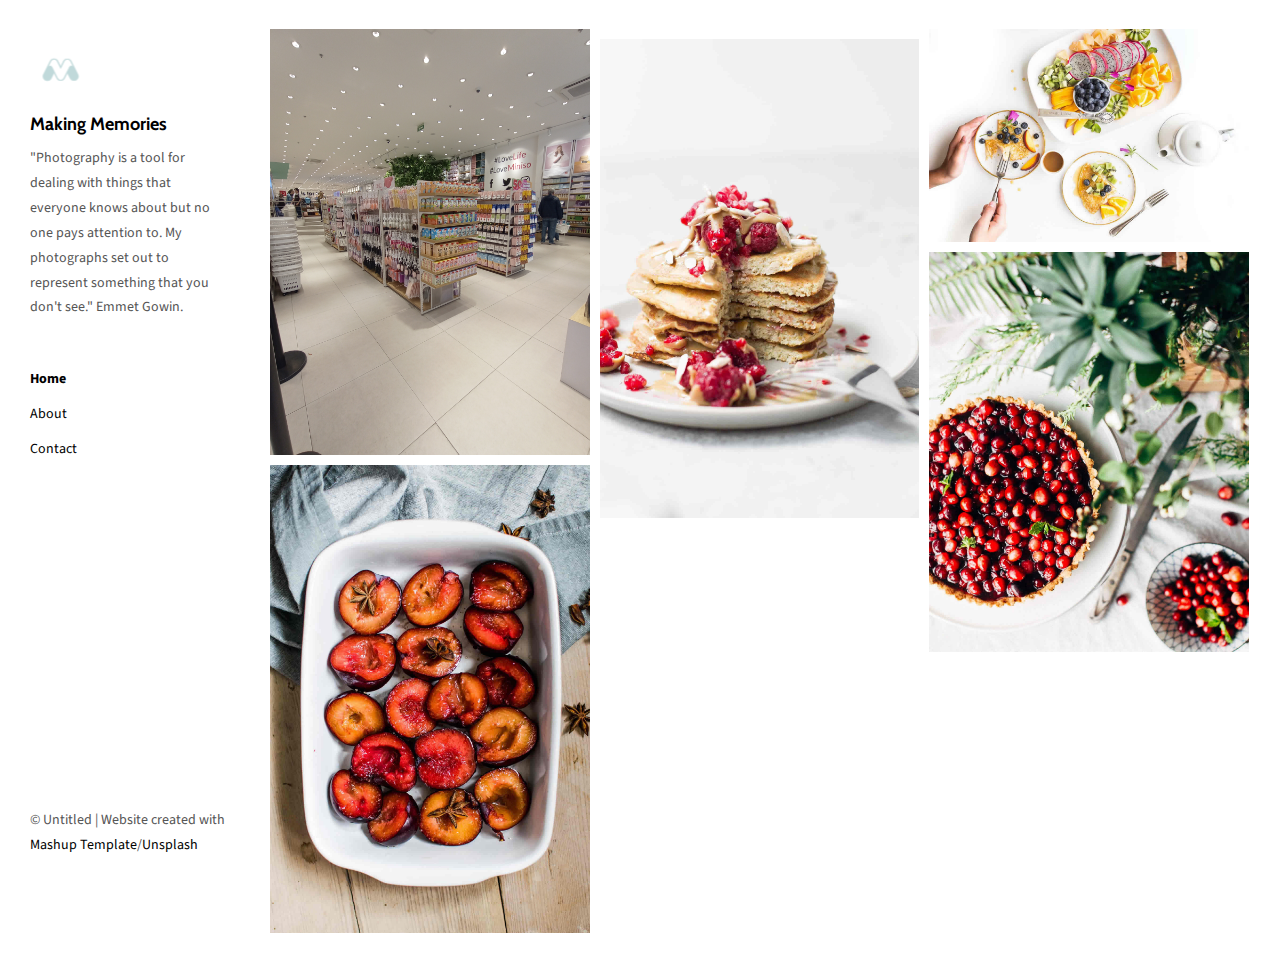
==== index.html @ a37b47dd "Update index.html" ====
<!DOCTYPE html>
<html lang="en">

<head>
  <meta charset="UTF-8">
  <meta content="IE=edge" http-equiv="X-UA-Compatible">
  <meta content="width=device-width,initial-scale=1" name="viewport">
  <meta content="Page description" name="description">
  <meta name="google" content="notranslate" />
  <meta content="Mashup templates have been developped by Orson.io team" name="author">

  <!-- Disable tap highlight on IE -->
  <meta name="msapplication-tap-highlight" content="no">
  
  <link href="./assets/apple-icon-180x180.png" rel="apple-touch-icon">
  <link href="./assets/favicon.ico" rel="icon">



  <title>Making Memories</title>  

<link href="./main.82cfd66e.css" rel="stylesheet"></head>

<body>

<!-- Add your content of header -->
<header class="">
  <div class="navbar navbar-default visible-xs">
    <button type="button" class="navbar-toggle collapsed">
      <span class="sr-only">Toggle navigation</span>
      <span class="icon-bar"></span>
      <span class="icon-bar"></span>
      <span class="icon-bar"></span>
    </button>
    <a href="./index.html" class="navbar-brand">Making Memories</a>
  </div>

  <nav class="sidebar">
    <div class="navbar-collapse" id="navbar-collapse">
      <div class="site-header hidden-xs">
          <a class="site-brand" href="./index.html" title="">
            <img class="img-responsive site-logo" alt="" src="./assets/images/Icon.png">
            Making Memories
          </a>
          <p>
              "Photography is a tool for dealing with things that everyone knows about but no one pays attention to. My photographs set out to represent something that you don't see."
              Emmet Gowin.
          </p>
      </div>
      <ul class="nav">
        <li><a href="./index.html" title="">Home</a></li>
        <li><a href="./about.html" title="">About</a></li>
        <li><a href="./contact.html" title="">Contact</a></li>


      </ul>

      <nav class="nav-footer">
        <p class="nav-footer-social-buttons">
        
        </p>
        <p>© Untitled | Website created with <a href="http://www.mashup-template.com/" title="Create website with free html template">Mashup Template</a>/<a href="https://www.unsplash.com/" title="Beautiful Free Images">Unsplash</a></p>
      </nav>  
    </div> 
  </nav>
</header>
<main class="" id="main-collapse">

<!-- Add your site or app content here -->
 
<div class="hero-full-wrapper">
  <div class="grid">
  <div class="gutter-sizer"></div>
    <div class="grid-sizer"></div>
    
    <div class="grid-item">
      <img class="img-responsive" alt="" src="./assets/images/firstimage.jpg">
      <a href="./project.html" class="project-description">
        <div class="project-text-holder">
          <div class="project-text-inner">
            <h3>Miniso</h3>
            <p>Parque de la 93</p>
          </div>
        </div>
      </a>
    </div>

    
    <div class="grid-item">
      <img class="img-responsive" alt="" src="./assets/images/secondimg.jpg">
      <a href="./project.html" class="project-description">
        <div class="project-text-holder">
          <div class="project-text-inner">
            <h3>Monserrate</h3>
            <p>Located in the Eastern Hills of Bogotá</p>
          </div>
        </div>
      </a>
    </div>

    <div class="grid-item">
      <img class="img-responsive" alt="" src="./assets/images/img-13.jpg">
      <a href="./project.html" class="project-description">
        <div class="project-text-holder">
          <div class="project-text-inner">
            <h3>Vivamus vestibulum</h3>
            <p>Discover more</p>
          </div>
        </div>
      </a>
    </div>
    <div class="grid-item">
      <img class="img-responsive" alt="" src="./assets/images/img-04.jpg">
      <a href="./project.html" class="project-description">
        <div class="project-text-holder">
          <div class="project-text-inner">
            <h3>Vivamus vestibulum</h3>
            <p>Discover more</p>
          </div>
        </div>
      </a>
    </div>
    
    <div class="grid-item">
      <img class="img-responsive" alt="" src="./assets/images/img-07.jpg">
      <a href="./project.html" class="project-description">
        <div class="project-text-holder">
          <div class="project-text-inner">
            <h3>Vivamus vestibulum</h3>
            <p>Discover more</p>
          </div>
        </div>
      </a>
    </div>

    <div class="grid-item">
      <img class="img-responsive" alt="" src="./assets/images/img-11.jpg">
      <a href="./project.html" class="project-description">
        <div class="project-text-holder">
          <div class="project-text-inner">
            <h3>Vivamus vestibulum</h3>
            <p>Discover more</p>
          </div>
        </div>
      </a>
    </div>
    
  </div>
</div>


<script>
  document.addEventListener("DOMContentLoaded", function (event) {
     masonryBuild();
  });
</script>

</main>

<script>
document.addEventListener("DOMContentLoaded", function (event) {
  navbarToggleSidebar();
  navActivePage();
});
</script>

<!-- Google Analytics: change UA-XXXXX-X to be your site's ID 

<script>
  (function (i, s, o, g, r, a, m) {
    i['GoogleAnalyticsObject'] = r; i[r] = i[r] || function () {
      (i[r].q = i[r].q || []).push(arguments)
    }, i[r].l = 1 * new Date(); a = s.createElement(o),
      m = s.getElementsByTagName(o)[0]; a.async = 1; a.src = g; m.parentNode.insertBefore(a, m)
  })(window, document, 'script', '//www.google-analytics.com/analytics.js', 'ga');
  ga('create', 'UA-XXXXX-X', 'auto');
  ga('send', 'pageview');
</script>

--><script type="text/javascript" src="./main.85741bff.js"></script></body>

</html>
---- main.82cfd66e.css ----
@import url(https://fonts.googleapis.com/css?family=Cabin:400,700|Source+Sans+Pro:400,700);@import url(https://maxcdn.bootstrapcdn.com/font-awesome/4.7.0/css/font-awesome.min.css);/*!
 * Bootstrap v3.3.7 (http://getbootstrap.com)
 * Copyright 2011-2016 Twitter, Inc.
 * Licensed under MIT (https://github.com/twbs/bootstrap/blob/master/LICENSE)
 */
/*! normalize.css v3.0.3 | MIT License | github.com/necolas/normalize.css */html{font-family:sans-serif;-ms-text-size-adjust:100%;-webkit-text-size-adjust:100%}body{margin:0}article,aside,details,figcaption,figure,footer,header,hgroup,main,menu,nav,section,summary{display:block}audio,canvas,progress,video{display:inline-block;vertical-align:baseline}audio:not([controls]){display:none;height:0}[hidden],template{display:none}a{background-color:transparent}a:active,a:hover{outline:0}abbr[title]{border-bottom:1px dotted}b,strong{font-weight:700}dfn{font-style:italic}h1{font-size:2em;margin:.67em 0}mark{background:#ff0;color:#000}small{font-size:80%}sub,sup{font-size:75%;line-height:0;position:relative;vertical-align:baseline}sup{top:-.5em}sub{bottom:-.25em}img{border:0}svg:not(:root){overflow:hidden}figure{margin:1em 40px}hr{box-sizing:content-box;height:0}pre{overflow:auto}code,kbd,pre,samp{font-family:monospace,monospace;font-size:1em}button,input,optgroup,select,textarea{color:inherit;font:inherit;margin:0}button{overflow:visible}button,select{text-transform:none}button,html input[type=button],input[type=reset],input[type=submit]{-webkit-appearance:button;cursor:pointer}button[disabled],html input[disabled]{cursor:default}button::-moz-focus-inner,input::-moz-focus-inner{border:0;padding:0}input{line-height:normal}input[type=checkbox],input[type=radio]{box-sizing:border-box;padding:0}input[type=number]::-webkit-inner-spin-button,input[type=number]::-webkit-outer-spin-button{height:auto}input[type=search]{-webkit-appearance:textfield;box-sizing:content-box}input[type=search]::-webkit-search-cancel-button,input[type=search]::-webkit-search-decoration{-webkit-appearance:none}fieldset{border:1px solid silver;margin:0 2px;padding:.35em .625em .75em}textarea{overflow:auto}optgroup{font-weight:700}table{border-collapse:collapse;border-spacing:0}td,th{padding:0}

/*! Source: https://github.com/h5bp/html5-boilerplate/blob/master/src/css/main.css */@media print{*,:after,:before{background:transparent!important;color:#000!important;box-shadow:none!important;text-shadow:none!important}a,a:visited{text-decoration:underline}a[href]:after{content:" (" attr(href) ")"}abbr[title]:after{content:" (" attr(title) ")"}a[href^="#"]:after,a[href^="javascript:"]:after{content:""}blockquote,pre{border:1px solid #999;page-break-inside:avoid}thead{display:table-header-group}img,tr{page-break-inside:avoid}img{max-width:100%!important}h2,h3,p{orphans:3;widows:3}h2,h3{page-break-after:avoid}.navbar{display:none}.btn>.caret,.dropup>.btn>.caret{border-top-color:#000!important}.label{border:1px solid #000}.table{border-collapse:collapse!important}.table td,.table th{background-color:#fff!important}.table-bordered td,.table-bordered th{border:1px solid #ddd!important}}*,:after,:before{-webkit-box-sizing:border-box;-moz-box-sizing:border-box;box-sizing:border-box}html{font-size:10px;-webkit-tap-highlight-color:transparent}body{font-family:Source Sans Pro,Helvetica,Arial,sans-serif;font-size:14px;line-height:1.78;color:#555;background-color:#fff}button,input,select,textarea{font-family:inherit;font-size:inherit;line-height:inherit}a{color:#ff6360;text-decoration:none}a:focus,a:hover{color:#ff1814;text-decoration:underline}a:focus{outline:5px auto -webkit-focus-ring-color;outline-offset:-2px}figure{margin:0}img{vertical-align:middle}.img-responsive{display:block;max-width:100%;height:auto}.img-rounded{border-radius:2px}.img-thumbnail{padding:4px;line-height:1.78;background-color:#fff;border:1px solid #ddd;border-radius:2px;-webkit-transition:all .2s ease-in-out;-o-transition:all .2s ease-in-out;transition:all .2s ease-in-out;display:inline-block;max-width:100%;height:auto}.img-circle{border-radius:50%}hr{margin-top:24px;margin-bottom:24px;border:0;border-top:1px solid #eee}.sr-only{position:absolute;width:1px;height:1px;margin:-1px;padding:0;overflow:hidden;clip:rect(0,0,0,0);border:0}.sr-only-focusable:active,.sr-only-focusable:focus{position:static;width:auto;height:auto;margin:0;overflow:visible;clip:auto}[role=button]{cursor:pointer}.h1,.h2,.h3,.h4,.h5,.h6,h1,h2,h3,h4,h5,h6{font-family:Cabin,Helvetica,Arial,sans-serif;font-weight:700;line-height:1.1;color:#000}.h1 .small,.h1 small,.h2 .small,.h2 small,.h3 .small,.h3 small,.h4 .small,.h4 small,.h5 .small,.h5 small,.h6 .small,.h6 small,h1 .small,h1 small,h2 .small,h2 small,h3 .small,h3 small,h4 .small,h4 small,h5 .small,h5 small,h6 .small,h6 small{font-weight:400;line-height:1;color:#777}.h1,.h2,.h3,h1,h2,h3{margin-top:24px;margin-bottom:12px}.h1 .small,.h1 small,.h2 .small,.h2 small,.h3 .small,.h3 small,h1 .small,h1 small,h2 .small,h2 small,h3 .small,h3 small{font-size:65%}.h4,.h5,.h6,h4,h5,h6{margin-top:12px;margin-bottom:12px}.h4 .small,.h4 small,.h5 .small,.h5 small,.h6 .small,.h6 small,h4 .small,h4 small,h5 .small,h5 small,h6 .small,h6 small{font-size:75%}.h1,h1{font-size:44px}.h2,h2{font-size:33px}.h3,h3{font-size:25px}.h4,h4{font-size:19px}.h5,h5{font-size:14px}.h6,h6{font-size:12px}p{margin:0 0 12px}.lead{margin-bottom:24px;font-size:16px;font-weight:300;line-height:1.4}@media (min-width:768px){.lead{font-size:21px}}.small,small{font-size:85%}.mark,mark{background-color:#fcf8e3;padding:.2em}.text-left{text-align:left}.text-right{text-align:right}.text-center{text-align:center}.text-justify{text-align:justify}.text-nowrap{white-space:nowrap}.text-lowercase{text-transform:lowercase}.initialism,.text-uppercase{text-transform:uppercase}.text-capitalize{text-transform:capitalize}.text-muted{color:#777}.text-primary{color:#ff6360}a.text-primary:focus,a.text-primary:hover{color:#ff312d}.text-success{color:#fff}a.text-success:focus,a.text-success:hover{color:#e6e6e6}.text-info{color:#31708f}a.text-info:focus,a.text-info:hover{color:#245269}.text-warning{color:#8a6d3b}a.text-warning:focus,a.text-warning:hover{color:#66512c}.text-danger{color:#fff}a.text-danger:focus,a.text-danger:hover{color:#e6e6e6}.bg-primary{color:#fff;background-color:#ff6360}a.bg-primary:focus,a.bg-primary:hover{background-color:#ff312d}.bg-success{background-color:#57ce6e}a.bg-success:focus,a.bg-success:hover{background-color:#37bb50}.bg-info{background-color:#d9edf7}a.bg-info:focus,a.bg-info:hover{background-color:#afd9ee}.bg-warning{background-color:#fcf8e3}a.bg-warning:focus,a.bg-warning:hover{background-color:#f7ecb5}.bg-danger{background-color:#ee624b}a.bg-danger:focus,a.bg-danger:hover{background-color:#ea391c}.page-header{padding-bottom:11px;margin:48px 0 24px;border-bottom:1px solid #eee}ol,ul{margin-top:0;margin-bottom:12px}ol ol,ol ul,ul ol,ul ul{margin-bottom:0}.list-inline,.list-unstyled{padding-left:0;list-style:none}.list-inline{margin-left:-5px}.list-inline>li{display:inline-block;padding-left:5px;padding-right:5px}dl{margin-top:0;margin-bottom:24px}dd,dt{line-height:1.78}dt{font-weight:700}dd{margin-left:0}.dl-horizontal dd:after,.dl-horizontal dd:before{content:" ";display:table}.dl-horizontal dd:after{clear:both}@media (min-width:768px){.dl-horizontal dt{float:left;width:160px;clear:left;text-align:right;overflow:hidden;text-overflow:ellipsis;white-space:nowrap}.dl-horizontal dd{margin-left:180px}}abbr[data-original-title],abbr[title]{cursor:help;border-bottom:1px dotted #777}.initialism{font-size:90%}blockquote{padding:12px 24px;margin:0 0 24px;font-size:17.5px;border-left:5px solid #eee}blockquote ol:last-child,blockquote p:last-child,blockquote ul:last-child{margin-bottom:0}blockquote .small,blockquote footer,blockquote small{display:block;font-size:80%;line-height:1.78;color:#777}blockquote .small:before,blockquote footer:before,blockquote small:before{content:"\2014   \A0"}.blockquote-reverse,blockquote.pull-right{padding-right:15px;padding-left:0;border-right:5px solid #eee;border-left:0;text-align:right}.blockquote-reverse .small:before,.blockquote-reverse footer:before,.blockquote-reverse small:before,blockquote.pull-right .small:before,blockquote.pull-right footer:before,blockquote.pull-right small:before{content:""}.blockquote-reverse .small:after,.blockquote-reverse footer:after,.blockquote-reverse small:after,blockquote.pull-right .small:after,blockquote.pull-right footer:after,blockquote.pull-right small:after{content:"\A0   \2014"}address{margin-bottom:24px;font-style:normal;line-height:1.78}code,kbd,pre,samp{font-family:Menlo,Monaco,Consolas,Courier New,monospace}code{color:#c7254e;background-color:#f9f2f4}code,kbd{padding:2px 4px;font-size:90%;border-radius:2px}kbd{color:#fff;background-color:#333;box-shadow:inset 0 -1px 0 rgba(0,0,0,.25)}kbd kbd{padding:0;font-size:100%;font-weight:700;box-shadow:none}pre{display:block;padding:11.5px;margin:0 0 12px;font-size:13px;line-height:1.78;word-break:break-all;word-wrap:break-word;color:#333;background-color:#f5f5f5;border:1px solid #ccc;border-radius:2px}pre code{padding:0;font-size:inherit;color:inherit;white-space:pre-wrap;background-color:transparent;border-radius:0}.pre-scrollable{max-height:340px;overflow-y:scroll}.container{margin-right:auto;margin-left:auto;padding-left:15px;padding-right:15px}.container:after,.container:before{content:" ";display:table}.container:after{clear:both}@media (min-width:768px){.container{width:750px}}@media (min-width:992px){.container{width:970px}}@media (min-width:1200px){.container{width:1170px}}.container-fluid{margin-right:auto;margin-left:auto;padding-left:15px;padding-right:15px}.container-fluid:after,.container-fluid:before{content:" ";display:table}.container-fluid:after{clear:both}.row{margin-left:-15px;margin-right:-15px}.row:after,.row:before{content:" ";display:table}.row:after{clear:both}.col-lg-1,.col-lg-2,.col-lg-3,.col-lg-4,.col-lg-5,.col-lg-6,.col-lg-7,.col-lg-8,.col-lg-9,.col-lg-10,.col-lg-11,.col-lg-12,.col-md-1,.col-md-2,.col-md-3,.col-md-4,.col-md-5,.col-md-6,.col-md-7,.col-md-8,.col-md-9,.col-md-10,.col-md-11,.col-md-12,.col-sm-1,.col-sm-2,.col-sm-3,.col-sm-4,.col-sm-5,.col-sm-6,.col-sm-7,.col-sm-8,.col-sm-9,.col-sm-10,.col-sm-11,.col-sm-12,.col-xs-1,.col-xs-2,.col-xs-3,.col-xs-4,.col-xs-5,.col-xs-6,.col-xs-7,.col-xs-8,.col-xs-9,.col-xs-10,.col-xs-11,.col-xs-12{position:relative;min-height:1px;padding-left:15px;padding-right:15px}.col-xs-1,.col-xs-2,.col-xs-3,.col-xs-4,.col-xs-5,.col-xs-6,.col-xs-7,.col-xs-8,.col-xs-9,.col-xs-10,.col-xs-11,.col-xs-12{float:left}.col-xs-1{width:8.33333%}.col-xs-2{width:16.66667%}.col-xs-3{width:25%}.col-xs-4{width:33.33333%}.col-xs-5{width:41.66667%}.col-xs-6{width:50%}.col-xs-7{width:58.33333%}.col-xs-8{width:66.66667%}.col-xs-9{width:75%}.col-xs-10{width:83.33333%}.col-xs-11{width:91.66667%}.col-xs-12{width:100%}.col-xs-pull-0{right:auto}.col-xs-pull-1{right:8.33333%}.col-xs-pull-2{right:16.66667%}.col-xs-pull-3{right:25%}.col-xs-pull-4{right:33.33333%}.col-xs-pull-5{right:41.66667%}.col-xs-pull-6{right:50%}.col-xs-pull-7{right:58.33333%}.col-xs-pull-8{right:66.66667%}.col-xs-pull-9{right:75%}.col-xs-pull-10{right:83.33333%}.col-xs-pull-11{right:91.66667%}.col-xs-pull-12{right:100%}.col-xs-push-0{left:auto}.col-xs-push-1{left:8.33333%}.col-xs-push-2{left:16.66667%}.col-xs-push-3{left:25%}.col-xs-push-4{left:33.33333%}.col-xs-push-5{left:41.66667%}.col-xs-push-6{left:50%}.col-xs-push-7{left:58.33333%}.col-xs-push-8{left:66.66667%}.col-xs-push-9{left:75%}.col-xs-push-10{left:83.33333%}.col-xs-push-11{left:91.66667%}.col-xs-push-12{left:100%}.col-xs-offset-0{margin-left:0}.col-xs-offset-1{margin-left:8.33333%}.col-xs-offset-2{margin-left:16.66667%}.col-xs-offset-3{margin-left:25%}.col-xs-offset-4{margin-left:33.33333%}.col-xs-offset-5{margin-left:41.66667%}.col-xs-offset-6{margin-left:50%}.col-xs-offset-7{margin-left:58.33333%}.col-xs-offset-8{margin-left:66.66667%}.col-xs-offset-9{margin-left:75%}.col-xs-offset-10{margin-left:83.33333%}.col-xs-offset-11{margin-left:91.66667%}.col-xs-offset-12{margin-left:100%}@media (min-width:768px){.col-sm-1,.col-sm-2,.col-sm-3,.col-sm-4,.col-sm-5,.col-sm-6,.col-sm-7,.col-sm-8,.col-sm-9,.col-sm-10,.col-sm-11,.col-sm-12{float:left}.col-sm-1{width:8.33333%}.col-sm-2{width:16.66667%}.col-sm-3{width:25%}.col-sm-4{width:33.33333%}.col-sm-5{width:41.66667%}.col-sm-6{width:50%}.col-sm-7{width:58.33333%}.col-sm-8{width:66.66667%}.col-sm-9{width:75%}.col-sm-10{width:83.33333%}.col-sm-11{width:91.66667%}.col-sm-12{width:100%}.col-sm-pull-0{right:auto}.col-sm-pull-1{right:8.33333%}.col-sm-pull-2{right:16.66667%}.col-sm-pull-3{right:25%}.col-sm-pull-4{right:33.33333%}.col-sm-pull-5{right:41.66667%}.col-sm-pull-6{right:50%}.col-sm-pull-7{right:58.33333%}.col-sm-pull-8{right:66.66667%}.col-sm-pull-9{right:75%}.col-sm-pull-10{right:83.33333%}.col-sm-pull-11{right:91.66667%}.col-sm-pull-12{right:100%}.col-sm-push-0{left:auto}.col-sm-push-1{left:8.33333%}.col-sm-push-2{left:16.66667%}.col-sm-push-3{left:25%}.col-sm-push-4{left:33.33333%}.col-sm-push-5{left:41.66667%}.col-sm-push-6{left:50%}.col-sm-push-7{left:58.33333%}.col-sm-push-8{left:66.66667%}.col-sm-push-9{left:75%}.col-sm-push-10{left:83.33333%}.col-sm-push-11{left:91.66667%}.col-sm-push-12{left:100%}.col-sm-offset-0{margin-left:0}.col-sm-offset-1{margin-left:8.33333%}.col-sm-offset-2{margin-left:16.66667%}.col-sm-offset-3{margin-left:25%}.col-sm-offset-4{margin-left:33.33333%}.col-sm-offset-5{margin-left:41.66667%}.col-sm-offset-6{margin-left:50%}.col-sm-offset-7{margin-left:58.33333%}.col-sm-offset-8{margin-left:66.66667%}.col-sm-offset-9{margin-left:75%}.col-sm-offset-10{margin-left:83.33333%}.col-sm-offset-11{margin-left:91.66667%}.col-sm-offset-12{margin-left:100%}}@media (min-width:992px){.col-md-1,.col-md-2,.col-md-3,.col-md-4,.col-md-5,.col-md-6,.col-md-7,.col-md-8,.col-md-9,.col-md-10,.col-md-11,.col-md-12{float:left}.col-md-1{width:8.33333%}.col-md-2{width:16.66667%}.col-md-3{width:25%}.col-md-4{width:33.33333%}.col-md-5{width:41.66667%}.col-md-6{width:50%}.col-md-7{width:58.33333%}.col-md-8{width:66.66667%}.col-md-9{width:75%}.col-md-10{width:83.33333%}.col-md-11{width:91.66667%}.col-md-12{width:100%}.col-md-pull-0{right:auto}.col-md-pull-1{right:8.33333%}.col-md-pull-2{right:16.66667%}.col-md-pull-3{right:25%}.col-md-pull-4{right:33.33333%}.col-md-pull-5{right:41.66667%}.col-md-pull-6{right:50%}.col-md-pull-7{right:58.33333%}.col-md-pull-8{right:66.66667%}.col-md-pull-9{right:75%}.col-md-pull-10{right:83.33333%}.col-md-pull-11{right:91.66667%}.col-md-pull-12{right:100%}.col-md-push-0{left:auto}.col-md-push-1{left:8.33333%}.col-md-push-2{left:16.66667%}.col-md-push-3{left:25%}.col-md-push-4{left:33.33333%}.col-md-push-5{left:41.66667%}.col-md-push-6{left:50%}.col-md-push-7{left:58.33333%}.col-md-push-8{left:66.66667%}.col-md-push-9{left:75%}.col-md-push-10{left:83.33333%}.col-md-push-11{left:91.66667%}.col-md-push-12{left:100%}.col-md-offset-0{margin-left:0}.col-md-offset-1{margin-left:8.33333%}.col-md-offset-2{margin-left:16.66667%}.col-md-offset-3{margin-left:25%}.col-md-offset-4{margin-left:33.33333%}.col-md-offset-5{margin-left:41.66667%}.col-md-offset-6{margin-left:50%}.col-md-offset-7{margin-left:58.33333%}.col-md-offset-8{margin-left:66.66667%}.col-md-offset-9{margin-left:75%}.col-md-offset-10{margin-left:83.33333%}.col-md-offset-11{margin-left:91.66667%}.col-md-offset-12{margin-left:100%}}@media (min-width:1200px){.col-lg-1,.col-lg-2,.col-lg-3,.col-lg-4,.col-lg-5,.col-lg-6,.col-lg-7,.col-lg-8,.col-lg-9,.col-lg-10,.col-lg-11,.col-lg-12{float:left}.col-lg-1{width:8.33333%}.col-lg-2{width:16.66667%}.col-lg-3{width:25%}.col-lg-4{width:33.33333%}.col-lg-5{width:41.66667%}.col-lg-6{width:50%}.col-lg-7{width:58.33333%}.col-lg-8{width:66.66667%}.col-lg-9{width:75%}.col-lg-10{width:83.33333%}.col-lg-11{width:91.66667%}.col-lg-12{width:100%}.col-lg-pull-0{right:auto}.col-lg-pull-1{right:8.33333%}.col-lg-pull-2{right:16.66667%}.col-lg-pull-3{right:25%}.col-lg-pull-4{right:33.33333%}.col-lg-pull-5{right:41.66667%}.col-lg-pull-6{right:50%}.col-lg-pull-7{right:58.33333%}.col-lg-pull-8{right:66.66667%}.col-lg-pull-9{right:75%}.col-lg-pull-10{right:83.33333%}.col-lg-pull-11{right:91.66667%}.col-lg-pull-12{right:100%}.col-lg-push-0{left:auto}.col-lg-push-1{left:8.33333%}.col-lg-push-2{left:16.66667%}.col-lg-push-3{left:25%}.col-lg-push-4{left:33.33333%}.col-lg-push-5{left:41.66667%}.col-lg-push-6{left:50%}.col-lg-push-7{left:58.33333%}.col-lg-push-8{left:66.66667%}.col-lg-push-9{left:75%}.col-lg-push-10{left:83.33333%}.col-lg-push-11{left:91.66667%}.col-lg-push-12{left:100%}.col-lg-offset-0{margin-left:0}.col-lg-offset-1{margin-left:8.33333%}.col-lg-offset-2{margin-left:16.66667%}.col-lg-offset-3{margin-left:25%}.col-lg-offset-4{margin-left:33.33333%}.col-lg-offset-5{margin-left:41.66667%}.col-lg-offset-6{margin-left:50%}.col-lg-offset-7{margin-left:58.33333%}.col-lg-offset-8{margin-left:66.66667%}.col-lg-offset-9{margin-left:75%}.col-lg-offset-10{margin-left:83.33333%}.col-lg-offset-11{margin-left:91.66667%}.col-lg-offset-12{margin-left:100%}}table{background-color:transparent}caption{padding-top:8px;padding-bottom:8px;color:#777}caption,th{text-align:left}.table{width:100%;max-width:100%;margin-bottom:24px}.table>tbody>tr>td,.table>tbody>tr>th,.table>tfoot>tr>td,.table>tfoot>tr>th,.table>thead>tr>td,.table>thead>tr>th{padding:8px;line-height:1.78;vertical-align:top;border-top:1px solid #ddd}.table>thead>tr>th{vertical-align:bottom;border-bottom:2px solid #ddd}.table>caption+thead>tr:first-child>td,.table>caption+thead>tr:first-child>th,.table>colgroup+thead>tr:first-child>td,.table>colgroup+thead>tr:first-child>th,.table>thead:first-child>tr:first-child>td,.table>thead:first-child>tr:first-child>th{border-top:0}.table>tbody+tbody{border-top:2px solid #ddd}.table .table{background-color:#fff}.table-condensed>tbody>tr>td,.table-condensed>tbody>tr>th,.table-condensed>tfoot>tr>td,.table-condensed>tfoot>tr>th,.table-condensed>thead>tr>td,.table-condensed>thead>tr>th{padding:5px}.table-bordered,.table-bordered>tbody>tr>td,.table-bordered>tbody>tr>th,.table-bordered>tfoot>tr>td,.table-bordered>tfoot>tr>th,.table-bordered>thead>tr>td,.table-bordered>thead>tr>th{border:1px solid #ddd}.table-bordered>thead>tr>td,.table-bordered>thead>tr>th{border-bottom-width:2px}.table-striped>tbody>tr:nth-of-type(odd){background-color:#f9f9f9}.table-hover>tbody>tr:hover{background-color:#f5f5f5}table col[class*=col-]{position:static;float:none;display:table-column}table td[class*=col-],table th[class*=col-]{position:static;float:none;display:table-cell}.table>tbody>tr.active>td,.table>tbody>tr.active>th,.table>tbody>tr>td.active,.table>tbody>tr>th.active,.table>tfoot>tr.active>td,.table>tfoot>tr.active>th,.table>tfoot>tr>td.active,.table>tfoot>tr>th.active,.table>thead>tr.active>td,.table>thead>tr.active>th,.table>thead>tr>td.active,.table>thead>tr>th.active{background-color:#f5f5f5}.table-hover>tbody>tr.active:hover>td,.table-hover>tbody>tr.active:hover>th,.table-hover>tbody>tr:hover>.active,.table-hover>tbody>tr>td.active:hover,.table-hover>tbody>tr>th.active:hover{background-color:#e8e8e8}.table>tbody>tr.success>td,.table>tbody>tr.success>th,.table>tbody>tr>td.success,.table>tbody>tr>th.success,.table>tfoot>tr.success>td,.table>tfoot>tr.success>th,.table>tfoot>tr>td.success,.table>tfoot>tr>th.success,.table>thead>tr.success>td,.table>thead>tr.success>th,.table>thead>tr>td.success,.table>thead>tr>th.success{background-color:#57ce6e}.table-hover>tbody>tr.success:hover>td,.table-hover>tbody>tr.success:hover>th,.table-hover>tbody>tr:hover>.success,.table-hover>tbody>tr>td.success:hover,.table-hover>tbody>tr>th.success:hover{background-color:#43c85d}.table>tbody>tr.info>td,.table>tbody>tr.info>th,.table>tbody>tr>td.info,.table>tbody>tr>th.info,.table>tfoot>tr.info>td,.table>tfoot>tr.info>th,.table>tfoot>tr>td.info,.table>tfoot>tr>th.info,.table>thead>tr.info>td,.table>thead>tr.info>th,.table>thead>tr>td.info,.table>thead>tr>th.info{background-color:#d9edf7}.table-hover>tbody>tr.info:hover>td,.table-hover>tbody>tr.info:hover>th,.table-hover>tbody>tr:hover>.info,.table-hover>tbody>tr>td.info:hover,.table-hover>tbody>tr>th.info:hover{background-color:#c4e3f3}.table>tbody>tr.warning>td,.table>tbody>tr.warning>th,.table>tbody>tr>td.warning,.table>tbody>tr>th.warning,.table>tfoot>tr.warning>td,.table>tfoot>tr.warning>th,.table>tfoot>tr>td.warning,.table>tfoot>tr>th.warning,.table>thead>tr.warning>td,.table>thead>tr.warning>th,.table>thead>tr>td.warning,.table>thead>tr>th.warning{background-color:#fcf8e3}.table-hover>tbody>tr.warning:hover>td,.table-hover>tbody>tr.warning:hover>th,.table-hover>tbody>tr:hover>.warning,.table-hover>tbody>tr>td.warning:hover,.table-hover>tbody>tr>th.warning:hover{background-color:#faf2cc}.table>tbody>tr.danger>td,.table>tbody>tr.danger>th,.table>tbody>tr>td.danger,.table>tbody>tr>th.danger,.table>tfoot>tr.danger>td,.table>tfoot>tr.danger>th,.table>tfoot>tr>td.danger,.table>tfoot>tr>th.danger,.table>thead>tr.danger>td,.table>thead>tr.danger>th,.table>thead>tr>td.danger,.table>thead>tr>th.danger{background-color:#ee624b}.table-hover>tbody>tr.danger:hover>td,.table-hover>tbody>tr.danger:hover>th,.table-hover>tbody>tr:hover>.danger,.table-hover>tbody>tr>td.danger:hover,.table-hover>tbody>tr>th.danger:hover{background-color:#ec4e34}.table-responsive{overflow-x:auto;min-height:.01%}@media screen and (max-width:767px){.table-responsive{width:100%;margin-bottom:18px;overflow-y:hidden;-ms-overflow-style:-ms-autohiding-scrollbar;border:1px solid #ddd}.table-responsive>.table{margin-bottom:0}.table-responsive>.table>tbody>tr>td,.table-responsive>.table>tbody>tr>th,.table-responsive>.table>tfoot>tr>td,.table-responsive>.table>tfoot>tr>th,.table-responsive>.table>thead>tr>td,.table-responsive>.table>thead>tr>th{white-space:nowrap}.table-responsive>.table-bordered{border:0}.table-responsive>.table-bordered>tbody>tr>td:first-child,.table-responsive>.table-bordered>tbody>tr>th:first-child,.table-responsive>.table-bordered>tfoot>tr>td:first-child,.table-responsive>.table-bordered>tfoot>tr>th:first-child,.table-responsive>.table-bordered>thead>tr>td:first-child,.table-responsive>.table-bordered>thead>tr>th:first-child{border-left:0}.table-responsive>.table-bordered>tbody>tr>td:last-child,.table-responsive>.table-bordered>tbody>tr>th:last-child,.table-responsive>.table-bordered>tfoot>tr>td:last-child,.table-responsive>.table-bordered>tfoot>tr>th:last-child,.table-responsive>.table-bordered>thead>tr>td:last-child,.table-responsive>.table-bordered>thead>tr>th:last-child{border-right:0}.table-responsive>.table-bordered>tbody>tr:last-child>td,.table-responsive>.table-bordered>tbody>tr:last-child>th,.table-responsive>.table-bordered>tfoot>tr:last-child>td,.table-responsive>.table-bordered>tfoot>tr:last-child>th{border-bottom:0}}fieldset{margin:0;min-width:0}fieldset,legend{padding:0;border:0}legend{display:block;width:100%;margin-bottom:24px;font-size:21px;line-height:inherit;color:#333;border-bottom:1px solid #e5e5e5}label{display:inline-block;max-width:100%;margin-bottom:5px;font-weight:700}input[type=search]{-webkit-box-sizing:border-box;-moz-box-sizing:border-box;box-sizing:border-box}input[type=checkbox],input[type=radio]{margin:4px 0 0;margin-top:1px\9;line-height:normal}input[type=file]{display:block}input[type=range]{display:block;width:100%}select[multiple],select[size]{height:auto}input[type=checkbox]:focus,input[type=file]:focus,input[type=radio]:focus{outline:5px auto -webkit-focus-ring-color;outline-offset:-2px}output{padding-top:9px}.form-control,output{display:block;font-size:14px;line-height:1.78;color:#555}.form-control{width:100%;height:40px;padding:8px 20px;background-color:#fff;background-image:none;border:1px solid #000;border-radius:2px;-webkit-box-shadow:inset 0 1px 1px rgba(0,0,0,.075);box-shadow:inset 0 1px 1px rgba(0,0,0,.075);-webkit-transition:border-color .15s ease-in-out,box-shadow .15s ease-in-out;-o-transition:border-color ease-in-out .15s,box-shadow ease-in-out .15s;transition:border-color .15s ease-in-out,box-shadow .15s ease-in-out}.form-control:focus{border-color:#66afe9;-webkit-box-shadow:inset 0 1px 1px rgba(0,0,0,.075),0 0 8px rgba(102,175,233,.6);box-shadow:inset 0 1px 1px rgba(0,0,0,.075),0 0 8px rgba(102,175,233,.6)}.form-control::-moz-placeholder{color:#999;opacity:1}.form-control:-ms-input-placeholder{color:#999}.form-control::-webkit-input-placeholder{color:#999}.form-control::-ms-expand{border:0;background-color:transparent}.form-control[disabled],.form-control[readonly],fieldset[disabled] .form-control{background-color:#eee;opacity:1}.form-control[disabled],fieldset[disabled] .form-control{cursor:not-allowed}textarea.form-control{height:auto}input[type=search]{-webkit-appearance:none}@media screen and (-webkit-min-device-pixel-ratio:0){input[type=date].form-control,input[type=datetime-local].form-control,input[type=month].form-control,input[type=time].form-control{line-height:40px}.input-group-sm>.input-group-btn>input[type=date].btn,.input-group-sm>.input-group-btn>input[type=datetime-local].btn,.input-group-sm>.input-group-btn>input[type=month].btn,.input-group-sm>.input-group-btn>input[type=time].btn,.input-group-sm>input[type=date].form-control,.input-group-sm>input[type=date].input-group-addon,.input-group-sm>input[type=datetime-local].form-control,.input-group-sm>input[type=datetime-local].input-group-addon,.input-group-sm>input[type=month].form-control,.input-group-sm>input[type=month].input-group-addon,.input-group-sm>input[type=time].form-control,.input-group-sm>input[type=time].input-group-addon,.input-group-sm input[type=date],.input-group-sm input[type=datetime-local],.input-group-sm input[type=month],.input-group-sm input[type=time],input[type=date].input-sm,input[type=datetime-local].input-sm,input[type=month].input-sm,input[type=time].input-sm{line-height:30px}.input-group-lg>.input-group-btn>input[type=date].btn,.input-group-lg>.input-group-btn>input[type=datetime-local].btn,.input-group-lg>.input-group-btn>input[type=month].btn,.input-group-lg>.input-group-btn>input[type=time].btn,.input-group-lg>input[type=date].form-control,.input-group-lg>input[type=date].input-group-addon,.input-group-lg>input[type=datetime-local].form-control,.input-group-lg>input[type=datetime-local].input-group-addon,.input-group-lg>input[type=month].form-control,.input-group-lg>input[type=month].input-group-addon,.input-group-lg>input[type=time].form-control,.input-group-lg>input[type=time].input-group-addon,.input-group-lg input[type=date],.input-group-lg input[type=datetime-local],.input-group-lg input[type=month],.input-group-lg input[type=time],input[type=date].input-lg,input[type=datetime-local].input-lg,input[type=month].input-lg,input[type=time].input-lg{line-height:46px}}.form-group{margin-bottom:15px}.checkbox,.radio{position:relative;display:block;margin-top:10px;margin-bottom:10px}.checkbox label,.radio label{min-height:24px;padding-left:20px;margin-bottom:0;font-weight:400;cursor:pointer}.checkbox-inline input[type=checkbox],.checkbox input[type=checkbox],.radio-inline input[type=radio],.radio input[type=radio]{position:absolute;margin-left:-20px;margin-top:4px\9}.checkbox+.checkbox,.radio+.radio{margin-top:-5px}.checkbox-inline,.radio-inline{position:relative;display:inline-block;padding-left:20px;margin-bottom:0;vertical-align:middle;font-weight:400;cursor:pointer}.checkbox-inline+.checkbox-inline,.radio-inline+.radio-inline{margin-top:0;margin-left:10px}.checkbox-inline.disabled,.checkbox.disabled label,.radio-inline.disabled,.radio.disabled label,fieldset[disabled] .checkbox-inline,fieldset[disabled] .checkbox label,fieldset[disabled] .radio-inline,fieldset[disabled] .radio label,fieldset[disabled] input[type=checkbox],fieldset[disabled] input[type=radio],input[type=checkbox].disabled,input[type=checkbox][disabled],input[type=radio].disabled,input[type=radio][disabled]{cursor:not-allowed}.form-control-static{padding-top:9px;padding-bottom:9px;margin-bottom:0;min-height:38px}.form-control-static.input-lg,.form-control-static.input-sm,.input-group-lg>.form-control-static.form-control,.input-group-lg>.form-control-static.input-group-addon,.input-group-lg>.input-group-btn>.form-control-static.btn,.input-group-sm>.form-control-static.form-control,.input-group-sm>.form-control-static.input-group-addon,.input-group-sm>.input-group-btn>.form-control-static.btn{padding-left:0;padding-right:0}.input-group-sm>.form-control,.input-group-sm>.input-group-addon,.input-group-sm>.input-group-btn>.btn,.input-sm{height:30px;padding:5px 14px;font-size:12px;line-height:1.5;border-radius:2px}.input-group-sm>.input-group-btn>select.btn,.input-group-sm>select.form-control,.input-group-sm>select.input-group-addon,select.input-sm{height:30px;line-height:30px}.input-group-sm>.input-group-btn>select[multiple].btn,.input-group-sm>.input-group-btn>textarea.btn,.input-group-sm>select[multiple].form-control,.input-group-sm>select[multiple].input-group-addon,.input-group-sm>textarea.form-control,.input-group-sm>textarea.input-group-addon,select[multiple].input-sm,textarea.input-sm{height:auto}.form-group-sm .form-control{height:30px;padding:5px 14px;font-size:12px;line-height:1.5;border-radius:2px}.form-group-sm select.form-control{height:30px;line-height:30px}.form-group-sm select[multiple].form-control,.form-group-sm textarea.form-control{height:auto}.form-group-sm .form-control-static{height:30px;min-height:36px;padding:6px 14px;font-size:12px;line-height:1.5}.input-group-lg>.form-control,.input-group-lg>.input-group-addon,.input-group-lg>.input-group-btn>.btn,.input-lg{height:46px;padding:10px 24px;font-size:18px;line-height:1.33333;border-radius:2px}.input-group-lg>.input-group-btn>select.btn,.input-group-lg>select.form-control,.input-group-lg>select.input-group-addon,select.input-lg{height:46px;line-height:46px}.input-group-lg>.input-group-btn>select[multiple].btn,.input-group-lg>.input-group-btn>textarea.btn,.input-group-lg>select[multiple].form-control,.input-group-lg>select[multiple].input-group-addon,.input-group-lg>textarea.form-control,.input-group-lg>textarea.input-group-addon,select[multiple].input-lg,textarea.input-lg{height:auto}.form-group-lg .form-control{height:46px;padding:10px 24px;font-size:18px;line-height:1.33333;border-radius:2px}.form-group-lg select.form-control{height:46px;line-height:46px}.form-group-lg select[multiple].form-control,.form-group-lg textarea.form-control{height:auto}.form-group-lg .form-control-static{height:46px;min-height:42px;padding:11px 24px;font-size:18px;line-height:1.33333}.has-feedback{position:relative}.has-feedback .form-control{padding-right:50px}.form-control-feedback{position:absolute;top:0;right:0;z-index:2;display:block;width:40px;height:40px;line-height:40px;text-align:center;pointer-events:none}.form-group-lg .form-control+.form-control-feedback,.input-group-lg+.form-control-feedback,.input-group-lg>.form-control+.form-control-feedback,.input-group-lg>.input-group-addon+.form-control-feedback,.input-group-lg>.input-group-btn>.btn+.form-control-feedback,.input-lg+.form-control-feedback{width:46px;height:46px;line-height:46px}.form-group-sm .form-control+.form-control-feedback,.input-group-sm+.form-control-feedback,.input-group-sm>.form-control+.form-control-feedback,.input-group-sm>.input-group-addon+.form-control-feedback,.input-group-sm>.input-group-btn>.btn+.form-control-feedback,.input-sm+.form-control-feedback{width:30px;height:30px;line-height:30px}.has-success .checkbox,.has-success .checkbox-inline,.has-success.checkbox-inline label,.has-success.checkbox label,.has-success .control-label,.has-success .help-block,.has-success .radio,.has-success .radio-inline,.has-success.radio-inline label,.has-success.radio label{color:#fff}.has-success .form-control{border-color:#fff;-webkit-box-shadow:inset 0 1px 1px rgba(0,0,0,.075);box-shadow:inset 0 1px 1px rgba(0,0,0,.075)}.has-success .form-control:focus{border-color:#e6e6e6;-webkit-box-shadow:inset 0 1px 1px rgba(0,0,0,.075),0 0 6px #fff;box-shadow:inset 0 1px 1px rgba(0,0,0,.075),0 0 6px #fff}.has-success .input-group-addon{color:#fff;border-color:#fff;background-color:#57ce6e}.has-success .form-control-feedback{color:#fff}.has-warning .checkbox,.has-warning .checkbox-inline,.has-warning.checkbox-inline label,.has-warning.checkbox label,.has-warning .control-label,.has-warning .help-block,.has-warning .radio,.has-warning .radio-inline,.has-warning.radio-inline label,.has-warning.radio label{color:#8a6d3b}.has-warning .form-control{border-color:#8a6d3b;-webkit-box-shadow:inset 0 1px 1px rgba(0,0,0,.075);box-shadow:inset 0 1px 1px rgba(0,0,0,.075)}.has-warning .form-control:focus{border-color:#66512c;-webkit-box-shadow:inset 0 1px 1px rgba(0,0,0,.075),0 0 6px #c0a16b;box-shadow:inset 0 1px 1px rgba(0,0,0,.075),0 0 6px #c0a16b}.has-warning .input-group-addon{color:#8a6d3b;border-color:#8a6d3b;background-color:#fcf8e3}.has-warning .form-control-feedback{color:#8a6d3b}.has-error .checkbox,.has-error .checkbox-inline,.has-error.checkbox-inline label,.has-error.checkbox label,.has-error .control-label,.has-error .help-block,.has-error .radio,.has-error .radio-inline,.has-error.radio-inline label,.has-error.radio label{color:#fff}.has-error .form-control{border-color:#fff;-webkit-box-shadow:inset 0 1px 1px rgba(0,0,0,.075);box-shadow:inset 0 1px 1px rgba(0,0,0,.075)}.has-error .form-control:focus{border-color:#e6e6e6;-webkit-box-shadow:inset 0 1px 1px rgba(0,0,0,.075),0 0 6px #fff;box-shadow:inset 0 1px 1px rgba(0,0,0,.075),0 0 6px #fff}.has-error .input-group-addon{color:#fff;border-color:#fff;background-color:#ee624b}.has-error .form-control-feedback{color:#fff}.has-feedback label~.form-control-feedback{top:29px}.has-feedback label.sr-only~.form-control-feedback{top:0}.help-block{display:block;margin-top:5px;margin-bottom:10px;color:#959595}@media (min-width:768px){.form-inline .form-group{display:inline-block;margin-bottom:0;vertical-align:middle}.form-inline .form-control{display:inline-block;width:auto;vertical-align:middle}.form-inline .form-control-static{display:inline-block}.form-inline .input-group{display:inline-table;vertical-align:middle}.form-inline .input-group .form-control,.form-inline .input-group .input-group-addon,.form-inline .input-group .input-group-btn{width:auto}.form-inline .input-group>.form-control{width:100%}.form-inline .control-label{margin-bottom:0;vertical-align:middle}.form-inline .checkbox,.form-inline .radio{display:inline-block;margin-top:0;margin-bottom:0;vertical-align:middle}.form-inline .checkbox label,.form-inline .radio label{padding-left:0}.form-inline .checkbox input[type=checkbox],.form-inline .radio input[type=radio]{position:relative;margin-left:0}.form-inline .has-feedback .form-control-feedback{top:0}}.form-horizontal .checkbox,.form-horizontal .checkbox-inline,.form-horizontal .radio,.form-horizontal .radio-inline{margin-top:0;margin-bottom:0;padding-top:9px}.form-horizontal .checkbox,.form-horizontal .radio{min-height:33px}.form-horizontal .form-group{margin-left:-15px;margin-right:-15px}.form-horizontal .form-group:after,.form-horizontal .form-group:before{content:" ";display:table}.form-horizontal .form-group:after{clear:both}@media (min-width:768px){.form-horizontal .control-label{text-align:right;margin-bottom:0;padding-top:9px}}.form-horizontal .has-feedback .form-control-feedback{right:15px}@media (min-width:768px){.form-horizontal .form-group-lg .control-label{padding-top:11px;font-size:18px}}@media (min-width:768px){.form-horizontal .form-group-sm .control-label{padding-top:6px;font-size:12px}}.btn{display:inline-block;margin-bottom:0;font-weight:400;text-align:center;vertical-align:middle;touch-action:manipulation;cursor:pointer;background-image:none;border:1px solid transparent;white-space:nowrap;padding:8px 20px;font-size:14px;line-height:1.78;border-radius:50px;-webkit-user-select:none;-moz-user-select:none;-ms-user-select:none;user-select:none}.btn.active.focus,.btn.active:focus,.btn.focus,.btn:active.focus,.btn:active:focus,.btn:focus{outline:5px auto -webkit-focus-ring-color;outline-offset:-2px}.btn.focus,.btn:focus,.btn:hover{color:#333;text-decoration:none}.btn.active,.btn:active{outline:0;background-image:none;-webkit-box-shadow:inset 0 3px 5px rgba(0,0,0,.125);box-shadow:inset 0 3px 5px rgba(0,0,0,.125)}.btn.disabled,.btn[disabled],fieldset[disabled] .btn{cursor:not-allowed;opacity:.65;filter:alpha(opacity=65);-webkit-box-shadow:none;box-shadow:none}a.btn.disabled,fieldset[disabled] a.btn{pointer-events:none}.btn-default{color:#333;background-color:#fff;border-color:#333}.btn-default.focus,.btn-default:focus{color:#333;background-color:#e6e6e6;border-color:#000}.btn-default.active,.btn-default:active,.btn-default:hover,.open>.btn-default.dropdown-toggle{color:#333;background-color:#e6e6e6;border-color:#141414}.btn-default.active.focus,.btn-default.active:focus,.btn-default.active:hover,.btn-default:active.focus,.btn-default:active:focus,.btn-default:active:hover,.open>.btn-default.dropdown-toggle.focus,.open>.btn-default.dropdown-toggle:focus,.open>.btn-default.dropdown-toggle:hover{color:#333;background-color:#d4d4d4;border-color:#000}.btn-default.active,.btn-default:active,.open>.btn-default.dropdown-toggle{background-image:none}.btn-default.disabled.focus,.btn-default.disabled:focus,.btn-default.disabled:hover,.btn-default[disabled].focus,.btn-default[disabled]:focus,.btn-default[disabled]:hover,fieldset[disabled] .btn-default.focus,fieldset[disabled] .btn-default:focus,fieldset[disabled] .btn-default:hover{background-color:#fff;border-color:#333}.btn-default .badge{color:#fff;background-color:#333}.btn-primary{color:#fff;background-color:#ff6360;border-color:#ff6360}.btn-primary.focus,.btn-primary:focus{color:#fff;background-color:#ff312d;border-color:#e00400}.btn-primary.active,.btn-primary:active,.btn-primary:hover,.open>.btn-primary.dropdown-toggle{color:#fff;background-color:#ff312d;border-color:#ff2723}.btn-primary.active.focus,.btn-primary.active:focus,.btn-primary.active:hover,.btn-primary:active.focus,.btn-primary:active:focus,.btn-primary:active:hover,.open>.btn-primary.dropdown-toggle.focus,.open>.btn-primary.dropdown-toggle:focus,.open>.btn-primary.dropdown-toggle:hover{color:#fff;background-color:#ff0e09;border-color:#e00400}.btn-primary.active,.btn-primary:active,.open>.btn-primary.dropdown-toggle{background-image:none}.btn-primary.disabled.focus,.btn-primary.disabled:focus,.btn-primary.disabled:hover,.btn-primary[disabled].focus,.btn-primary[disabled]:focus,.btn-primary[disabled]:hover,fieldset[disabled] .btn-primary.focus,fieldset[disabled] .btn-primary:focus,fieldset[disabled] .btn-primary:hover{background-color:#ff6360;border-color:#ff6360}.btn-primary .badge{color:#ff6360;background-color:#fff}.btn-success{color:#fff;background-color:#5cb85c;border-color:#5cb85c}.btn-success.focus,.btn-success:focus{color:#fff;background-color:#449d44;border-color:#2d672d}.btn-success.active,.btn-success:active,.btn-success:hover,.open>.btn-success.dropdown-toggle{color:#fff;background-color:#449d44;border-color:#419641}.btn-success.active.focus,.btn-success.active:focus,.btn-success.active:hover,.btn-success:active.focus,.btn-success:active:focus,.btn-success:active:hover,.open>.btn-success.dropdown-toggle.focus,.open>.btn-success.dropdown-toggle:focus,.open>.btn-success.dropdown-toggle:hover{color:#fff;background-color:#398439;border-color:#2d672d}.btn-success.active,.btn-success:active,.open>.btn-success.dropdown-toggle{background-image:none}.btn-success.disabled.focus,.btn-success.disabled:focus,.btn-success.disabled:hover,.btn-success[disabled].focus,.btn-success[disabled]:focus,.btn-success[disabled]:hover,fieldset[disabled] .btn-success.focus,fieldset[disabled] .btn-success:focus,fieldset[disabled] .btn-success:hover{background-color:#5cb85c;border-color:#5cb85c}.btn-success .badge{color:#5cb85c;background-color:#fff}.btn-info{color:#fff;background-color:#f8bb56;border-color:#f8bb56}.btn-info.focus,.btn-info:focus{color:#fff;background-color:#f6a725;border-color:#c67f08}.btn-info.active,.btn-info:active,.btn-info:hover,.open>.btn-info.dropdown-toggle{color:#fff;background-color:#f6a725;border-color:#f6a31b}.btn-info.active.focus,.btn-info.active:focus,.btn-info.active:hover,.btn-info:active.focus,.btn-info:active:focus,.btn-info:active:hover,.open>.btn-info.dropdown-toggle.focus,.open>.btn-info.dropdown-toggle:focus,.open>.btn-info.dropdown-toggle:hover{color:#fff;background-color:#ed980a;border-color:#c67f08}.btn-info.active,.btn-info:active,.open>.btn-info.dropdown-toggle{background-image:none}.btn-info.disabled.focus,.btn-info.disabled:focus,.btn-info.disabled:hover,.btn-info[disabled].focus,.btn-info[disabled]:focus,.btn-info[disabled]:hover,fieldset[disabled] .btn-info.focus,fieldset[disabled] .btn-info:focus,fieldset[disabled] .btn-info:hover{background-color:#f8bb56;border-color:#f8bb56}.btn-info .badge{color:#f8bb56;background-color:#fff}.btn-warning{color:#fff;background-color:#f0ad4e;border-color:#f0ad4e}.btn-warning.focus,.btn-warning:focus{color:#fff;background-color:#ec971f;border-color:#b06d0f}.btn-warning.active,.btn-warning:active,.btn-warning:hover,.open>.btn-warning.dropdown-toggle{color:#fff;background-color:#ec971f;border-color:#eb9316}.btn-warning.active.focus,.btn-warning.active:focus,.btn-warning.active:hover,.btn-warning:active.focus,.btn-warning:active:focus,.btn-warning:active:hover,.open>.btn-warning.dropdown-toggle.focus,.open>.btn-warning.dropdown-toggle:focus,.open>.btn-warning.dropdown-toggle:hover{color:#fff;background-color:#d58512;border-color:#b06d0f}.btn-warning.active,.btn-warning:active,.open>.btn-warning.dropdown-toggle{background-image:none}.btn-warning.disabled.focus,.btn-warning.disabled:focus,.btn-warning.disabled:hover,.btn-warning[disabled].focus,.btn-warning[disabled]:focus,.btn-warning[disabled]:hover,fieldset[disabled] .btn-warning.focus,fieldset[disabled] .btn-warning:focus,fieldset[disabled] .btn-warning:hover{background-color:#f0ad4e;border-color:#f0ad4e}.btn-warning .badge{color:#f0ad4e;background-color:#fff}.btn-danger{color:#fff;background-color:#d9534f;border-color:#d9534f}.btn-danger.focus,.btn-danger:focus{color:#fff;background-color:#c9302c;border-color:#8b211e}.btn-danger.active,.btn-danger:active,.btn-danger:hover,.open>.btn-danger.dropdown-toggle{color:#fff;background-color:#c9302c;border-color:#c12e2a}.btn-danger.active.focus,.btn-danger.active:focus,.btn-danger.active:hover,.btn-danger:active.focus,.btn-danger:active:focus,.btn-danger:active:hover,.open>.btn-danger.dropdown-toggle.focus,.open>.btn-danger.dropdown-toggle:focus,.open>.btn-danger.dropdown-toggle:hover{color:#fff;background-color:#ac2925;border-color:#8b211e}.btn-danger.active,.btn-danger:active,.open>.btn-danger.dropdown-toggle{background-image:none}.btn-danger.disabled.focus,.btn-danger.disabled:focus,.btn-danger.disabled:hover,.btn-danger[disabled].focus,.btn-danger[disabled]:focus,.btn-danger[disabled]:hover,fieldset[disabled] .btn-danger.focus,fieldset[disabled] .btn-danger:focus,fieldset[disabled] .btn-danger:hover{background-color:#d9534f;border-color:#d9534f}.btn-danger .badge{color:#d9534f;background-color:#fff}.btn-link{color:#ff6360;font-weight:400;border-radius:0}.btn-link,.btn-link.active,.btn-link:active,.btn-link[disabled],fieldset[disabled] .btn-link{background-color:transparent;-webkit-box-shadow:none;box-shadow:none}.btn-link,.btn-link:active,.btn-link:focus,.btn-link:hover{border-color:transparent}.btn-link:focus,.btn-link:hover{color:#ff1814;text-decoration:underline;background-color:transparent}.btn-link[disabled]:focus,.btn-link[disabled]:hover,fieldset[disabled] .btn-link:focus,fieldset[disabled] .btn-link:hover{color:#777;text-decoration:none}.btn-group-lg>.btn,.btn-lg{padding:10px 24px;font-size:18px;line-height:1.33333;border-radius:50px}.btn-group-sm>.btn,.btn-sm{padding:5px 14px;font-size:12px;line-height:1.5;border-radius:50px}.btn-group-xs>.btn,.btn-xs{padding:1px 5px;font-size:12px;line-height:1.5;border-radius:50px}.btn-block{display:block;width:100%}.btn-block+.btn-block{margin-top:5px}input[type=button].btn-block,input[type=reset].btn-block,input[type=submit].btn-block{width:100%}.fade{opacity:0;-webkit-transition:opacity .15s linear;-o-transition:opacity .15s linear;transition:opacity .15s linear}.fade.in{opacity:1}.collapse{display:none}.collapse.in{display:block}tr.collapse.in{display:table-row}tbody.collapse.in{display:table-row-group}.collapsing{position:relative;height:0;overflow:hidden;-webkit-transition-property:height,visibility;transition-property:height,visibility;-webkit-transition-duration:.35s;transition-duration:.35s;-webkit-transition-timing-function:ease;transition-timing-function:ease}.caret{display:inline-block;width:0;height:0;margin-left:2px;vertical-align:middle;border-top:4px dashed;border-top:4px solid\9;border-right:4px solid transparent;border-left:4px solid transparent}.dropdown,.dropup{position:relative}.dropdown-toggle:focus{outline:0}.dropdown-menu{position:absolute;top:100%;left:0;z-index:1000;display:none;float:left;min-width:160px;padding:5px 0;margin:2px 0 0;list-style:none;font-size:14px;text-align:left;background-color:#fff;border:1px solid #ccc;border:1px solid rgba(0,0,0,.15);border-radius:2px;-webkit-box-shadow:0 6px 12px rgba(0,0,0,.175);box-shadow:0 6px 12px rgba(0,0,0,.175);background-clip:padding-box}.dropdown-menu.pull-right{right:0;left:auto}.dropdown-menu .divider{height:1px;margin:11px 0;overflow:hidden;background-color:#e5e5e5}.dropdown-menu>li>a{display:block;padding:3px 20px;clear:both;font-weight:400;line-height:1.78;color:#333;white-space:nowrap}.dropdown-menu>li>a:focus,.dropdown-menu>li>a:hover{text-decoration:none;color:#262626;background-color:#f5f5f5}.dropdown-menu>.active>a,.dropdown-menu>.active>a:focus,.dropdown-menu>.active>a:hover{color:#fff;text-decoration:none;outline:0;background-color:#ff6360}.dropdown-menu>.disabled>a,.dropdown-menu>.disabled>a:focus,.dropdown-menu>.disabled>a:hover{color:#777}.dropdown-menu>.disabled>a:focus,.dropdown-menu>.disabled>a:hover{text-decoration:none;background-color:transparent;background-image:none;filter:progid:DXImageTransform.Microsoft.gradient(enabled = false);cursor:not-allowed}.open>.dropdown-menu{display:block}.open>a{outline:0}.dropdown-menu-right{left:auto;right:0}.dropdown-menu-left{left:0;right:auto}.dropdown-header{display:block;padding:3px 20px;font-size:12px;line-height:1.78;color:#777;white-space:nowrap}.dropdown-backdrop{position:fixed;left:0;right:0;bottom:0;top:0;z-index:990}.pull-right>.dropdown-menu{right:0;left:auto}.dropup .caret,.navbar-fixed-bottom .dropdown .caret{border-top:0;border-bottom:4px dashed;border-bottom:4px solid\9;content:""}.dropup .dropdown-menu,.navbar-fixed-bottom .dropdown .dropdown-menu{top:auto;bottom:100%;margin-bottom:2px}@media (min-width:768px){.navbar-right .dropdown-menu{right:0;left:auto}.navbar-right .dropdown-menu-left{left:0;right:auto}}.btn-group,.btn-group-vertical{position:relative;display:inline-block;vertical-align:middle}.btn-group-vertical>.btn,.btn-group>.btn{position:relative;float:left}.btn-group-vertical>.btn.active,.btn-group-vertical>.btn:active,.btn-group-vertical>.btn:focus,.btn-group-vertical>.btn:hover,.btn-group>.btn.active,.btn-group>.btn:active,.btn-group>.btn:focus,.btn-group>.btn:hover{z-index:2}.btn-group .btn+.btn,.btn-group .btn+.btn-group,.btn-group .btn-group+.btn,.btn-group .btn-group+.btn-group{margin-left:-1px}.btn-toolbar{margin-left:-5px}.btn-toolbar:after,.btn-toolbar:before{content:" ";display:table}.btn-toolbar:after{clear:both}.btn-toolbar .btn,.btn-toolbar .btn-group,.btn-toolbar .input-group{float:left}.btn-toolbar>.btn,.btn-toolbar>.btn-group,.btn-toolbar>.input-group{margin-left:5px}.btn-group>.btn:not(:first-child):not(:last-child):not(.dropdown-toggle){border-radius:0}.btn-group>.btn:first-child{margin-left:0}.btn-group>.btn:first-child:not(:last-child):not(.dropdown-toggle){border-bottom-right-radius:0;border-top-right-radius:0}.btn-group>.btn:last-child:not(:first-child),.btn-group>.dropdown-toggle:not(:first-child){border-bottom-left-radius:0;border-top-left-radius:0}.btn-group>.btn-group{float:left}.btn-group>.btn-group:not(:first-child):not(:last-child)>.btn{border-radius:0}.btn-group>.btn-group:first-child:not(:last-child)>.btn:last-child,.btn-group>.btn-group:first-child:not(:last-child)>.dropdown-toggle{border-bottom-right-radius:0;border-top-right-radius:0}.btn-group>.btn-group:last-child:not(:first-child)>.btn:first-child{border-bottom-left-radius:0;border-top-left-radius:0}.btn-group .dropdown-toggle:active,.btn-group.open .dropdown-toggle{outline:0}.btn-group>.btn+.dropdown-toggle{padding-left:8px;padding-right:8px}.btn-group-lg.btn-group>.btn+.dropdown-toggle,.btn-group>.btn-lg+.dropdown-toggle{padding-left:12px;padding-right:12px}.btn-group.open .dropdown-toggle{-webkit-box-shadow:inset 0 3px 5px rgba(0,0,0,.125);box-shadow:inset 0 3px 5px rgba(0,0,0,.125)}.btn-group.open .dropdown-toggle.btn-link{-webkit-box-shadow:none;box-shadow:none}.btn .caret{margin-left:0}.btn-group-lg>.btn .caret,.btn-lg .caret{border-width:5px 5px 0;border-bottom-width:0}.dropup .btn-group-lg>.btn .caret,.dropup .btn-lg .caret{border-width:0 5px 5px}.btn-group-vertical>.btn,.btn-group-vertical>.btn-group,.btn-group-vertical>.btn-group>.btn{display:block;float:none;width:100%;max-width:100%}.btn-group-vertical>.btn-group:after,.btn-group-vertical>.btn-group:before{content:" ";display:table}.btn-group-vertical>.btn-group:after{clear:both}.btn-group-vertical>.btn-group>.btn{float:none}.btn-group-vertical>.btn+.btn,.btn-group-vertical>.btn+.btn-group,.btn-group-vertical>.btn-group+.btn,.btn-group-vertical>.btn-group+.btn-group{margin-top:-1px;margin-left:0}.btn-group-vertical>.btn:not(:first-child):not(:last-child){border-radius:0}.btn-group-vertical>.btn:first-child:not(:last-child){border-top-right-radius:50px;border-top-left-radius:50px;border-bottom-right-radius:0;border-bottom-left-radius:0}.btn-group-vertical>.btn:last-child:not(:first-child){border-top-right-radius:0;border-top-left-radius:0;border-bottom-right-radius:50px;border-bottom-left-radius:50px}.btn-group-vertical>.btn-group:not(:first-child):not(:last-child)>.btn{border-radius:0}.btn-group-vertical>.btn-group:first-child:not(:last-child)>.btn:last-child,.btn-group-vertical>.btn-group:first-child:not(:last-child)>.dropdown-toggle{border-bottom-right-radius:0;border-bottom-left-radius:0}.btn-group-vertical>.btn-group:last-child:not(:first-child)>.btn:first-child{border-top-right-radius:0;border-top-left-radius:0}.btn-group-justified{display:table;width:100%;table-layout:fixed;border-collapse:separate}.btn-group-justified>.btn,.btn-group-justified>.btn-group{float:none;display:table-cell;width:1%}.btn-group-justified>.btn-group .btn{width:100%}.btn-group-justified>.btn-group .dropdown-menu{left:auto}[data-toggle=buttons]>.btn-group>.btn input[type=checkbox],[data-toggle=buttons]>.btn-group>.btn input[type=radio],[data-toggle=buttons]>.btn input[type=checkbox],[data-toggle=buttons]>.btn input[type=radio]{position:absolute;clip:rect(0,0,0,0);pointer-events:none}.input-group{position:relative;display:table;border-collapse:separate}.input-group[class*=col-]{float:none;padding-left:0;padding-right:0}.input-group .form-control{position:relative;z-index:2;float:left;width:100%;margin-bottom:0}.input-group .form-control:focus{z-index:3}.input-group-addon,.input-group-btn,.input-group .form-control{display:table-cell}.input-group-addon:not(:first-child):not(:last-child),.input-group-btn:not(:first-child):not(:last-child),.input-group .form-control:not(:first-child):not(:last-child){border-radius:0}.input-group-addon,.input-group-btn{width:1%;white-space:nowrap;vertical-align:middle}.input-group-addon{padding:8px 20px;font-size:14px;font-weight:400;line-height:1;color:#555;text-align:center;background-color:#eee;border:1px solid #000;border-radius:2px}.input-group-addon.input-sm,.input-group-sm>.input-group-addon,.input-group-sm>.input-group-btn>.input-group-addon.btn{padding:5px 14px;font-size:12px;border-radius:2px}.input-group-addon.input-lg,.input-group-lg>.input-group-addon,.input-group-lg>.input-group-btn>.input-group-addon.btn{padding:10px 24px;font-size:18px;border-radius:2px}.input-group-addon input[type=checkbox],.input-group-addon input[type=radio]{margin-top:0}.input-group-addon:first-child,.input-group-btn:first-child>.btn,.input-group-btn:first-child>.btn-group>.btn,.input-group-btn:first-child>.dropdown-toggle,.input-group-btn:last-child>.btn-group:not(:last-child)>.btn,.input-group-btn:last-child>.btn:not(:last-child):not(.dropdown-toggle),.input-group .form-control:first-child{border-bottom-right-radius:0;border-top-right-radius:0}.input-group-addon:first-child{border-right:0}.input-group-addon:last-child,.input-group-btn:first-child>.btn-group:not(:first-child)>.btn,.input-group-btn:first-child>.btn:not(:first-child),.input-group-btn:last-child>.btn,.input-group-btn:last-child>.btn-group>.btn,.input-group-btn:last-child>.dropdown-toggle,.input-group .form-control:last-child{border-bottom-left-radius:0;border-top-left-radius:0}.input-group-addon:last-child{border-left:0}.input-group-btn{font-size:0;white-space:nowrap}.input-group-btn,.input-group-btn>.btn{position:relative}.input-group-btn>.btn+.btn{margin-left:-1px}.input-group-btn>.btn:active,.input-group-btn>.btn:focus,.input-group-btn>.btn:hover{z-index:2}.input-group-btn:first-child>.btn,.input-group-btn:first-child>.btn-group{margin-right:-1px}.input-group-btn:last-child>.btn,.input-group-btn:last-child>.btn-group{z-index:2;margin-left:-1px}.nav{margin-bottom:0;padding-left:0;list-style:none}.nav:after,.nav:before{content:" ";display:table}.nav:after{clear:both}.nav>li,.nav>li>a{position:relative;display:block}.nav>li>a{padding:5px 0}.nav>li>a:focus,.nav>li>a:hover{text-decoration:none;background-color:transparent}.nav>li.disabled>a{color:#777}.nav>li.disabled>a:focus,.nav>li.disabled>a:hover{color:#777;text-decoration:none;background-color:transparent;cursor:not-allowed}.nav .open>a,.nav .open>a:focus,.nav .open>a:hover{background-color:transparent;border-color:#ff6360}.nav .nav-divider{height:1px;margin:11px 0;overflow:hidden;background-color:#e5e5e5}.nav>li>a>img{max-width:none}.nav-tabs{border-bottom:1px solid #ddd}.nav-tabs>li{float:left;margin-bottom:-1px}.nav-tabs>li>a{margin-right:2px;line-height:1.78;border:1px solid transparent;border-radius:2px 2px 0 0}.nav-tabs>li>a:hover{border-color:#eee #eee #ddd}.nav-tabs>li.active>a,.nav-tabs>li.active>a:focus,.nav-tabs>li.active>a:hover{color:#555;background-color:#fff;border:1px solid #ddd;border-bottom-color:transparent;cursor:default}.nav-pills>li{float:left}.nav-pills>li>a{border-radius:2px}.nav-pills>li+li{margin-left:2px}.nav-pills>li.active>a,.nav-pills>li.active>a:focus,.nav-pills>li.active>a:hover{color:#fff;background-color:#ff6360}.nav-stacked>li{float:none}.nav-stacked>li+li{margin-top:2px;margin-left:0}.nav-justified,.nav-tabs.nav-justified{width:100%}.nav-justified>li,.nav-tabs.nav-justified>li{float:none}.nav-justified>li>a,.nav-tabs.nav-justified>li>a{text-align:center;margin-bottom:5px}.nav-justified>.dropdown .dropdown-menu{top:auto;left:auto}@media (min-width:768px){.nav-justified>li,.nav-tabs.nav-justified>li{display:table-cell;width:1%}.nav-justified>li>a,.nav-tabs.nav-justified>li>a{margin-bottom:0}}.nav-tabs-justified,.nav-tabs.nav-justified{border-bottom:0}.nav-tabs-justified>li>a,.nav-tabs.nav-justified>li>a{margin-right:0;border-radius:2px}.nav-tabs-justified>.active>a,.nav-tabs-justified>.active>a:focus,.nav-tabs-justified>.active>a:hover,.nav-tabs.nav-justified>.active>a,.nav-tabs.nav-justified>.active>a:focus,.nav-tabs.nav-justified>.active>a:hover{border:1px solid #ddd}@media (min-width:768px){.nav-tabs-justified>li>a,.nav-tabs.nav-justified>li>a{border-bottom:1px solid #ddd;border-radius:2px 2px 0 0}.nav-tabs-justified>.active>a,.nav-tabs-justified>.active>a:focus,.nav-tabs-justified>.active>a:hover,.nav-tabs.nav-justified>.active>a,.nav-tabs.nav-justified>.active>a:focus,.nav-tabs.nav-justified>.active>a:hover{border-bottom-color:#fff}}.tab-content>.tab-pane{display:none}.tab-content>.active{display:block}.nav-tabs .dropdown-menu{margin-top:-1px;border-top-right-radius:0;border-top-left-radius:0}.navbar{position:relative;min-height:50px;margin-bottom:24px;border:1px solid transparent}.navbar:after,.navbar:before{content:" ";display:table}.navbar:after{clear:both}@media (min-width:768px){.navbar{border-radius:2px}}.navbar-header:after,.navbar-header:before{content:" ";display:table}.navbar-header:after{clear:both}@media (min-width:768px){.navbar-header{float:left}}.navbar-collapse{overflow-x:visible;padding-right:15px;padding-left:15px;border-top:1px solid transparent;box-shadow:inset 0 1px 0 hsla(0,0%,100%,.1);-webkit-overflow-scrolling:touch}.navbar-collapse:after,.navbar-collapse:before{content:" ";display:table}.navbar-collapse:after{clear:both}.navbar-collapse.in{overflow-y:auto}@media (min-width:768px){.navbar-collapse{width:auto;border-top:0;box-shadow:none}.navbar-collapse.collapse{display:block!important;height:auto!important;padding-bottom:0;overflow:visible!important}.navbar-collapse.in{overflow-y:visible}.navbar-fixed-bottom .navbar-collapse,.navbar-fixed-top .navbar-collapse,.navbar-static-top .navbar-collapse{padding-left:0;padding-right:0}}.navbar-fixed-bottom .navbar-collapse,.navbar-fixed-top .navbar-collapse{max-height:340px}@media (max-device-width:480px) and (orientation:landscape){.navbar-fixed-bottom .navbar-collapse,.navbar-fixed-top .navbar-collapse{max-height:200px}}.container-fluid>.navbar-collapse,.container-fluid>.navbar-header,.container>.navbar-collapse,.container>.navbar-header{margin-right:-15px;margin-left:-15px}@media (min-width:768px){.container-fluid>.navbar-collapse,.container-fluid>.navbar-header,.container>.navbar-collapse,.container>.navbar-header{margin-right:0;margin-left:0}}.navbar-static-top{z-index:1000;border-width:0 0 1px}@media (min-width:768px){.navbar-static-top{border-radius:0}}.navbar-fixed-bottom,.navbar-fixed-top{position:fixed;right:0;left:0;z-index:1030}@media (min-width:768px){.navbar-fixed-bottom,.navbar-fixed-top{border-radius:0}}.navbar-fixed-top{top:0;border-width:0 0 1px}.navbar-fixed-bottom{bottom:0;margin-bottom:0;border-width:1px 0 0}.navbar-brand{float:left;padding:13px 15px;font-size:18px;line-height:24px;height:50px}.navbar-brand:focus,.navbar-brand:hover{text-decoration:none}.navbar-brand>img{display:block}@media (min-width:768px){.navbar>.container-fluid .navbar-brand,.navbar>.container .navbar-brand{margin-left:-15px}}.navbar-toggle{position:relative;float:right;margin-right:15px;padding:9px 10px;margin-top:8px;margin-bottom:8px;background-color:transparent;background-image:none;border:1px solid transparent;border-radius:2px}.navbar-toggle:focus{outline:0}.navbar-toggle .icon-bar{display:block;width:22px;height:2px;border-radius:1px}.navbar-toggle .icon-bar+.icon-bar{margin-top:4px}@media (min-width:768px){.navbar-toggle{display:none}}.navbar-nav{margin:6.5px -15px}.navbar-nav>li>a{padding-top:10px;padding-bottom:10px;line-height:24px}@media (max-width:767px){.navbar-nav .open .dropdown-menu{position:static;float:none;width:auto;margin-top:0;background-color:transparent;border:0;box-shadow:none}.navbar-nav .open .dropdown-menu .dropdown-header,.navbar-nav .open .dropdown-menu>li>a{padding:5px 15px 5px 25px}.navbar-nav .open .dropdown-menu>li>a{line-height:24px}.navbar-nav .open .dropdown-menu>li>a:focus,.navbar-nav .open .dropdown-menu>li>a:hover{background-image:none}}@media (min-width:768px){.navbar-nav{float:left;margin:0}.navbar-nav>li{float:left}.navbar-nav>li>a{padding-top:13px;padding-bottom:13px}}.navbar-form{margin:5px -15px;padding:10px 15px;border-top:1px solid transparent;border-bottom:1px solid transparent;-webkit-box-shadow:inset 0 1px 0 hsla(0,0%,100%,.1),0 1px 0 hsla(0,0%,100%,.1);box-shadow:inset 0 1px 0 hsla(0,0%,100%,.1),0 1px 0 hsla(0,0%,100%,.1)}@media (min-width:768px){.navbar-form .form-group{display:inline-block;margin-bottom:0;vertical-align:middle}.navbar-form .form-control{display:inline-block;width:auto;vertical-align:middle}.navbar-form .form-control-static{display:inline-block}.navbar-form .input-group{display:inline-table;vertical-align:middle}.navbar-form .input-group .form-control,.navbar-form .input-group .input-group-addon,.navbar-form .input-group .input-group-btn{width:auto}.navbar-form .input-group>.form-control{width:100%}.navbar-form .control-label{margin-bottom:0;vertical-align:middle}.navbar-form .checkbox,.navbar-form .radio{display:inline-block;margin-top:0;margin-bottom:0;vertical-align:middle}.navbar-form .checkbox label,.navbar-form .radio label{padding-left:0}.navbar-form .checkbox input[type=checkbox],.navbar-form .radio input[type=radio]{position:relative;margin-left:0}.navbar-form .has-feedback .form-control-feedback{top:0}}@media (max-width:767px){.navbar-form .form-group{margin-bottom:5px}.navbar-form .form-group:last-child{margin-bottom:0}}@media (min-width:768px){.navbar-form{width:auto;border:0;margin-left:0;margin-right:0;padding-top:0;padding-bottom:0;-webkit-box-shadow:none;box-shadow:none}}.navbar-nav>li>.dropdown-menu{margin-top:0;border-top-right-radius:0;border-top-left-radius:0}.navbar-fixed-bottom .navbar-nav>li>.dropdown-menu{margin-bottom:0;border-top-right-radius:2px;border-top-left-radius:2px;border-bottom-right-radius:0;border-bottom-left-radius:0}.navbar-btn{margin-top:5px;margin-bottom:5px}.btn-group-sm>.navbar-btn.btn,.navbar-btn.btn-sm{margin-top:10px;margin-bottom:10px}.btn-group-xs>.navbar-btn.btn,.navbar-btn.btn-xs{margin-top:14px;margin-bottom:14px}.navbar-text{margin-top:13px;margin-bottom:13px}@media (min-width:768px){.navbar-text{float:left;margin-left:15px;margin-right:15px}}@media (min-width:768px){.navbar-left{float:left!important}.navbar-right{float:right!important;margin-right:-15px}.navbar-right~.navbar-right{margin-right:0}}.navbar-default{background-color:transparent;border-color:transparent}.navbar-default .navbar-brand{color:#000}.navbar-default .navbar-brand:focus,.navbar-default .navbar-brand:hover{color:#000;background-color:transparent}.navbar-default .navbar-text{color:#777}.navbar-default .navbar-nav>li>a{color:#000}.navbar-default .navbar-nav>li>a:focus,.navbar-default .navbar-nav>li>a:hover{color:#333;background-color:transparent}.navbar-default .navbar-nav>.active>a,.navbar-default .navbar-nav>.active>a:focus,.navbar-default .navbar-nav>.active>a:hover{color:#555;background-color:transparent}.navbar-default .navbar-nav>.disabled>a,.navbar-default .navbar-nav>.disabled>a:focus,.navbar-default .navbar-nav>.disabled>a:hover{color:#ccc;background-color:transparent}.navbar-default .navbar-toggle{border-color:transparent}.navbar-default .navbar-toggle:focus,.navbar-default .navbar-toggle:hover{background-color:transparent}.navbar-default .navbar-toggle .icon-bar{background-color:#888}.navbar-default .navbar-collapse,.navbar-default .navbar-form{border-color:transparent}.navbar-default .navbar-nav>.open>a,.navbar-default .navbar-nav>.open>a:focus,.navbar-default .navbar-nav>.open>a:hover{background-color:transparent;color:#555}@media (max-width:767px){.navbar-default .navbar-nav .open .dropdown-menu>li>a{color:#000}.navbar-default .navbar-nav .open .dropdown-menu>li>a:focus,.navbar-default .navbar-nav .open .dropdown-menu>li>a:hover{color:#333;background-color:transparent}.navbar-default .navbar-nav .open .dropdown-menu>.active>a,.navbar-default .navbar-nav .open .dropdown-menu>.active>a:focus,.navbar-default .navbar-nav .open .dropdown-menu>.active>a:hover{color:#555;background-color:transparent}.navbar-default .navbar-nav .open .dropdown-menu>.disabled>a,.navbar-default .navbar-nav .open .dropdown-menu>.disabled>a:focus,.navbar-default .navbar-nav .open .dropdown-menu>.disabled>a:hover{color:#ccc;background-color:transparent}}.navbar-default .navbar-link{color:#000}.navbar-default .navbar-link:hover{color:#333}.navbar-default .btn-link{color:#000}.navbar-default .btn-link:focus,.navbar-default .btn-link:hover{color:#333}.navbar-default .btn-link[disabled]:focus,.navbar-default .btn-link[disabled]:hover,fieldset[disabled] .navbar-default .btn-link:focus,fieldset[disabled] .navbar-default .btn-link:hover{color:#ccc}.navbar-inverse{background-color:transparent;border-color:transparent}.navbar-inverse .navbar-brand{color:#9d9d9d}.navbar-inverse .navbar-brand:focus,.navbar-inverse .navbar-brand:hover{color:#fff;background-color:transparent}.navbar-inverse .navbar-nav>li>a,.navbar-inverse .navbar-text{color:#9d9d9d}.navbar-inverse .navbar-nav>.active>a,.navbar-inverse .navbar-nav>.active>a:focus,.navbar-inverse .navbar-nav>.active>a:hover,.navbar-inverse .navbar-nav>li>a:focus,.navbar-inverse .navbar-nav>li>a:hover{color:#fff;background-color:transparent}.navbar-inverse .navbar-nav>.disabled>a,.navbar-inverse .navbar-nav>.disabled>a:focus,.navbar-inverse .navbar-nav>.disabled>a:hover{color:#444;background-color:transparent}.navbar-inverse .navbar-toggle{border-color:#333}.navbar-inverse .navbar-toggle:focus,.navbar-inverse .navbar-toggle:hover{background-color:#333}.navbar-inverse .navbar-toggle .icon-bar{background-color:#fff}.navbar-inverse .navbar-collapse,.navbar-inverse .navbar-form{border-color:transparent}.navbar-inverse .navbar-nav>.open>a,.navbar-inverse .navbar-nav>.open>a:focus,.navbar-inverse .navbar-nav>.open>a:hover{background-color:transparent;color:#fff}@media (max-width:767px){.navbar-inverse .navbar-nav .open .dropdown-menu>.dropdown-header{border-color:transparent}.navbar-inverse .navbar-nav .open .dropdown-menu .divider{background-color:transparent}.navbar-inverse .navbar-nav .open .dropdown-menu>li>a{color:#9d9d9d}.navbar-inverse .navbar-nav .open .dropdown-menu>.active>a,.navbar-inverse .navbar-nav .open .dropdown-menu>.active>a:focus,.navbar-inverse .navbar-nav .open .dropdown-menu>.active>a:hover,.navbar-inverse .navbar-nav .open .dropdown-menu>li>a:focus,.navbar-inverse .navbar-nav .open .dropdown-menu>li>a:hover{color:#fff;background-color:transparent}.navbar-inverse .navbar-nav .open .dropdown-menu>.disabled>a,.navbar-inverse .navbar-nav .open .dropdown-menu>.disabled>a:focus,.navbar-inverse .navbar-nav .open .dropdown-menu>.disabled>a:hover{color:#444;background-color:transparent}}.navbar-inverse .navbar-link{color:#9d9d9d}.navbar-inverse .navbar-link:hover{color:#fff}.navbar-inverse .btn-link{color:#9d9d9d}.navbar-inverse .btn-link:focus,.navbar-inverse .btn-link:hover{color:#fff}.navbar-inverse .btn-link[disabled]:focus,.navbar-inverse .btn-link[disabled]:hover,fieldset[disabled] .navbar-inverse .btn-link:focus,fieldset[disabled] .navbar-inverse .btn-link:hover{color:#444}.label{display:inline;padding:.2em .6em .3em;font-size:75%;font-weight:700;line-height:1;color:#fff;text-align:center;white-space:nowrap;vertical-align:baseline;border-radius:.25em}.label:empty{display:none}.btn .label{position:relative;top:-1px}a.label:focus,a.label:hover{color:#fff;text-decoration:none;cursor:pointer}.label-default{background-color:#777}.label-default[href]:focus,.label-default[href]:hover{background-color:#5e5e5e}.label-primary{background-color:#ff6360}.label-primary[href]:focus,.label-primary[href]:hover{background-color:#ff312d}.label-success{background-color:#5cb85c}.label-success[href]:focus,.label-success[href]:hover{background-color:#449d44}.label-info{background-color:#f8bb56}.label-info[href]:focus,.label-info[href]:hover{background-color:#f6a725}.label-warning{background-color:#f0ad4e}.label-warning[href]:focus,.label-warning[href]:hover{background-color:#ec971f}.label-danger{background-color:#d9534f}.label-danger[href]:focus,.label-danger[href]:hover{background-color:#c9302c}.badge{display:inline-block;min-width:10px;padding:3px 7px;font-size:12px;font-weight:700;color:#fff;line-height:1;vertical-align:middle;white-space:nowrap;text-align:center;background-color:#777;border-radius:10px}.badge:empty{display:none}.btn .badge{position:relative;top:-1px}.btn-group-xs>.btn .badge,.btn-xs .badge{top:0;padding:1px 5px}.list-group-item.active>.badge,.nav-pills>.active>a>.badge{color:#ff6360;background-color:#fff}.list-group-item>.badge{float:right}.list-group-item>.badge+.badge{margin-right:5px}.nav-pills>li>a>.badge{margin-left:3px}a.badge:focus,a.badge:hover{color:#fff;text-decoration:none;cursor:pointer}.alert{padding:15px;margin-bottom:24px;border:1px solid transparent;border-radius:2px}.alert h4{margin-top:0;color:inherit}.alert .alert-link{font-weight:700}.alert>p,.alert>ul{margin-bottom:0}.alert>p+p{margin-top:5px}.alert-dismissable,.alert-dismissible{padding-right:35px}.alert-dismissable .close,.alert-dismissible .close{position:relative;top:-2px;right:-21px;color:inherit}.alert-success{background-color:#57ce6e;border-color:#57ce6e;color:#fff}.alert-success hr{border-top-color:#43c85d}.alert-success .alert-link{color:#e6e6e6}.alert-info{background-color:#d9edf7;border-color:#bce8f1;color:#31708f}.alert-info hr{border-top-color:#a6e1ec}.alert-info .alert-link{color:#245269}.alert-warning{background-color:#fcf8e3;border-color:#faebcc;color:#8a6d3b}.alert-warning hr{border-top-color:#f7e1b5}.alert-warning .alert-link{color:#66512c}.alert-danger{background-color:#ee624b;border-color:#ee624b;color:#fff}.alert-danger hr{border-top-color:#ec4e34}.alert-danger .alert-link{color:#e6e6e6}.embed-responsive{position:relative;display:block;height:0;padding:0;overflow:hidden}.embed-responsive .embed-responsive-item,.embed-responsive embed,.embed-responsive iframe,.embed-responsive object,.embed-responsive video{position:absolute;top:0;left:0;bottom:0;height:100%;width:100%;border:0}.embed-responsive-16by9{padding-bottom:56.25%}.embed-responsive-4by3{padding-bottom:75%}.close{float:right;font-size:21px;font-weight:700;line-height:1;color:#000;text-shadow:0 1px 0 #fff;opacity:.2;filter:alpha(opacity=20)}.close:focus,.close:hover{color:#000;text-decoration:none;cursor:pointer;opacity:.5;filter:alpha(opacity=50)}button.close{padding:0;cursor:pointer;background:transparent;border:0;-webkit-appearance:none}.carousel,.carousel-inner{position:relative}.carousel-inner{overflow:hidden;width:100%}.carousel-inner>.item{display:none;position:relative;-webkit-transition:left .6s ease-in-out;-o-transition:.6s ease-in-out left;transition:left .6s ease-in-out}.carousel-inner>.item>a>img,.carousel-inner>.item>img{display:block;max-width:100%;height:auto;line-height:1}@media (-webkit-transform-3d),(transform-3d){.carousel-inner>.item{-webkit-transition:-webkit-transform .6s ease-in-out;-moz-transition:-moz-transform .6s ease-in-out;-o-transition:-o-transform .6s ease-in-out;transition:transform .6s ease-in-out;-webkit-backface-visibility:hidden;-moz-backface-visibility:hidden;backface-visibility:hidden;-webkit-perspective:1000px;-moz-perspective:1000px;perspective:1000px}.carousel-inner>.item.active.right,.carousel-inner>.item.next{-webkit-transform:translate3d(100%,0,0);transform:translate3d(100%,0,0);left:0}.carousel-inner>.item.active.left,.carousel-inner>.item.prev{-webkit-transform:translate3d(-100%,0,0);transform:translate3d(-100%,0,0);left:0}.carousel-inner>.item.active,.carousel-inner>.item.next.left,.carousel-inner>.item.prev.right{-webkit-transform:translateZ(0);transform:translateZ(0);left:0}}.carousel-inner>.active,.carousel-inner>.next,.carousel-inner>.prev{display:block}.carousel-inner>.active{left:0}.carousel-inner>.next,.carousel-inner>.prev{position:absolute;top:0;width:100%}.carousel-inner>.next{left:100%}.carousel-inner>.prev{left:-100%}.carousel-inner>.next.left,.carousel-inner>.prev.right{left:0}.carousel-inner>.active.left{left:-100%}.carousel-inner>.active.right{left:100%}.carousel-control{position:absolute;top:0;left:0;bottom:0;width:15%;opacity:.5;filter:alpha(opacity=50);font-size:20px;color:#fff;text-align:center;text-shadow:0 1px 2px rgba(0,0,0,.6);background-color:transparent}.carousel-control.left{background-image:-webkit-linear-gradient(left,rgba(0,0,0,.5),rgba(0,0,0,.0001));background-image:-o-linear-gradient(left,rgba(0,0,0,.5) 0,rgba(0,0,0,.0001) 100%);background-image:linear-gradient(90deg,rgba(0,0,0,.5) 0,rgba(0,0,0,.0001));background-repeat:repeat-x;filter:progid:DXImageTransform.Microsoft.gradient(startColorstr="#80000000",endColorstr="#00000000",GradientType=1)}.carousel-control.right{left:auto;right:0;background-image:-webkit-linear-gradient(left,rgba(0,0,0,.0001),rgba(0,0,0,.5));background-image:-o-linear-gradient(left,rgba(0,0,0,.0001) 0,rgba(0,0,0,.5) 100%);background-image:linear-gradient(90deg,rgba(0,0,0,.0001) 0,rgba(0,0,0,.5));background-repeat:repeat-x;filter:progid:DXImageTransform.Microsoft.gradient(startColorstr="#00000000",endColorstr="#80000000",GradientType=1)}.carousel-control:focus,.carousel-control:hover{outline:0;color:#fff;text-decoration:none;opacity:.9;filter:alpha(opacity=90)}.carousel-control .glyphicon-chevron-left,.carousel-control .glyphicon-chevron-right,.carousel-control .icon-next,.carousel-control .icon-prev{position:absolute;top:50%;margin-top:-10px;z-index:5;display:inline-block}.carousel-control .glyphicon-chevron-left,.carousel-control .icon-prev{left:50%;margin-left:-10px}.carousel-control .glyphicon-chevron-right,.carousel-control .icon-next{right:50%;margin-right:-10px}.carousel-control .icon-next,.carousel-control .icon-prev{width:20px;height:20px;line-height:1;font-family:serif}.carousel-control .icon-prev:before{content:"\2039"}.carousel-control .icon-next:before{content:"\203A"}.carousel-indicators{position:absolute;bottom:10px;left:50%;z-index:15;width:60%;margin-left:-30%;padding-left:0;list-style:none;text-align:center}.carousel-indicators li{display:inline-block;width:10px;height:10px;margin:1px;text-indent:-999px;border:1px solid #fff;border-radius:10px;cursor:pointer;background-color:#000\9;background-color:transparent}.carousel-indicators .active{margin:0;width:12px;height:12px;background-color:#fff}.carousel-caption{position:absolute;left:15%;right:15%;bottom:20px;z-index:10;padding-top:20px;padding-bottom:20px;color:#fff;text-align:center;text-shadow:0 1px 2px rgba(0,0,0,.6)}.carousel-caption .btn{text-shadow:none}@media screen and (min-width:768px){.carousel-control .glyphicon-chevron-left,.carousel-control .glyphicon-chevron-right,.carousel-control .icon-next,.carousel-control .icon-prev{width:30px;height:30px;margin-top:-10px;font-size:30px}.carousel-control .glyphicon-chevron-left,.carousel-control .icon-prev{margin-left:-10px}.carousel-control .glyphicon-chevron-right,.carousel-control .icon-next{margin-right:-10px}.carousel-caption{left:20%;right:20%;padding-bottom:30px}.carousel-indicators{bottom:20px}}.clearfix:after,.clearfix:before{content:" ";display:table}.clearfix:after{clear:both}.center-block{display:block;margin-left:auto;margin-right:auto}.pull-right{float:right!important}.pull-left{float:left!important}.hide{display:none!important}.show{display:block!important}.invisible{visibility:hidden}.text-hide{font:0/0 a;color:transparent;text-shadow:none;background-color:transparent;border:0}.hidden{display:none!important}.affix{position:fixed}@-ms-viewport{width:device-width}.visible-lg,.visible-lg-block,.visible-lg-inline,.visible-lg-inline-block,.visible-md,.visible-md-block,.visible-md-inline,.visible-md-inline-block,.visible-sm,.visible-sm-block,.visible-sm-inline,.visible-sm-inline-block,.visible-xs,.visible-xs-block,.visible-xs-inline,.visible-xs-inline-block{display:none!important}@media (max-width:767px){.visible-xs{display:block!important}table.visible-xs{display:table!important}tr.visible-xs{display:table-row!important}td.visible-xs,th.visible-xs{display:table-cell!important}}@media (max-width:767px){.visible-xs-block{display:block!important}}@media (max-width:767px){.visible-xs-inline{display:inline!important}}@media (max-width:767px){.visible-xs-inline-block{display:inline-block!important}}@media (min-width:768px) and (max-width:991px){.visible-sm{display:block!important}table.visible-sm{display:table!important}tr.visible-sm{display:table-row!important}td.visible-sm,th.visible-sm{display:table-cell!important}}@media (min-width:768px) and (max-width:991px){.visible-sm-block{display:block!important}}@media (min-width:768px) and (max-width:991px){.visible-sm-inline{display:inline!important}}@media (min-width:768px) and (max-width:991px){.visible-sm-inline-block{display:inline-block!important}}@media (min-width:992px) and (max-width:1199px){.visible-md{display:block!important}table.visible-md{display:table!important}tr.visible-md{display:table-row!important}td.visible-md,th.visible-md{display:table-cell!important}}@media (min-width:992px) and (max-width:1199px){.visible-md-block{display:block!important}}@media (min-width:992px) and (max-width:1199px){.visible-md-inline{display:inline!important}}@media (min-width:992px) and (max-width:1199px){.visible-md-inline-block{display:inline-block!important}}@media (min-width:1200px){.visible-lg{display:block!important}table.visible-lg{display:table!important}tr.visible-lg{display:table-row!important}td.visible-lg,th.visible-lg{display:table-cell!important}}@media (min-width:1200px){.visible-lg-block{display:block!important}}@media (min-width:1200px){.visible-lg-inline{display:inline!important}}@media (min-width:1200px){.visible-lg-inline-block{display:inline-block!important}}@media (max-width:767px){.hidden-xs{display:none!important}}@media (min-width:768px) and (max-width:991px){.hidden-sm{display:none!important}}@media (min-width:992px) and (max-width:1199px){.hidden-md{display:none!important}}@media (min-width:1200px){.hidden-lg{display:none!important}}.visible-print{display:none!important}@media print{.visible-print{display:block!important}table.visible-print{display:table!important}tr.visible-print{display:table-row!important}td.visible-print,th.visible-print{display:table-cell!important}}.visible-print-block{display:none!important}@media print{.visible-print-block{display:block!important}}.visible-print-inline{display:none!important}@media print{.visible-print-inline{display:inline!important}}.visible-print-inline-block{display:none!important}@media print{.visible-print-inline-block{display:inline-block!important}}@media print{.hidden-print{display:none!important}}.grid{width:100%;margin-top:-11px}.grid-overlay{position:absolute;top:0;left:0;right:0;background:#fff;width:100%;bottom:0;z-index:10}.grid-item,.grid-sizer{width:100%;margin-bottom:1%}@media (min-width:768px){.grid-item,.grid-sizer{width:49.5%}}@media (min-width:1200px){.grid-item,.grid-sizer{width:32.633%}}.gutter-sizer{width:1%}.grid-item{position:relative;display:block}.grid-item .project-description{opacity:0;-webkit-transition:all .3s linear;-o-transition:all .3s linear;transition:all .3s linear;background:hsla(0,0%,100%,.5);position:absolute;width:90%;top:0;bottom:0;left:0;right:0;margin:5%;text-decoration:none}.grid-item .project-description .project-text-holder{display:table;text-align:center;vertical-align:middle;width:100%;height:100%;overflow:hidden}.grid-item .project-description .project-text-holder .project-text-inner{display:table-cell;text-align:center;vertical-align:middle;width:100%;height:100%;margin:0;padding:0}.grid-item:hover .project-description{opacity:1}.section-container-spacer{margin-bottom:30px}.btn{-webkit-transition:all .1s linear;-o-transition:all .1s linear;transition:all .1s linear}.fa-icon{color:#000;width:32px;height:32px;display:inline-block;line-height:32px;font-size:15px;text-align:center}.form-control{box-shadow:none}.form-control:focus{outline:0;box-shadow:none;border-color:#000}label{font-weight:400}textarea{max-width:100%}main{-webkit-transition:all .2s linear;-o-transition:all .2s linear;transition:all .2s linear;padding:15px;height:100%}@media (min-width:768px){main{margin-left:240px}}@media (min-width:992px){main{padding:30px}}.sidebar{position:fixed;top:0;bottom:0;width:240px;height:auto;overflow-x:hidden;overflow-y:auto;background-color:#fff;z-index:999;-webkit-transition:left .2s linear;-o-transition:left .2s linear;transition:left .2s linear;left:-240px;top:52px;padding:20px}.sidebar .navbar-collapse{padding:0}.sidebar.open{left:0}@media (min-width:768px){.sidebar{padding:30px;left:0;top:0}}.site-header{margin-bottom:30px;overflow:hidden}.site-brand,.site-logo{margin-bottom:6px}.site-brand{color:#000;font-family:Cabin,Helvetica,Arial,sans-serif;font-size:18px;font-weight:700;display:block;-webkit-transition:all .2s linear;-o-transition:all .2s linear;transition:all .2s linear}.site-brand:hover{text-decoration:none}.nav-footer{position:absolute;bottom:0;padding-bottom:30px}.nav-footer a,.nav>li>a{color:#000}.nav>li>a.active{font-weight:700}.nav>li>a:hover{color:#ff6360}.nav-footer-social-buttons{margin-bottom:0;margin-left:-10px}.navbar-default{margin-bottom:0}.navbar-toggle{margin-left:15px;float:left;margin-right:0}.template-example{margin-bottom:30px}.template-example .template-title-example{font-family:Lato,Times,serif;font-weight:400;color:#34495e;padding:0}.template-example .template-title-example:after,.template-example .template-title-example:before{display:none}.template-example h2{font-size:32px}.template-example h3{font-size:20px}.template-example .table>tbody>tr>td,.template-example .table>tbody>tr>th,.template-example .table>tfoot>tr>td,.template-example .table>tfoot>tr>th,.template-example .table>thead>tr>td,.template-example .table>thead>tr>th{padding:0 15px}.list-icons{list-style:none;margin:0;padding:0;overflow:hidden}.list-icons li{float:left;margin-right:5px}
/*# sourceMappingURL=main.85741bff.map*/
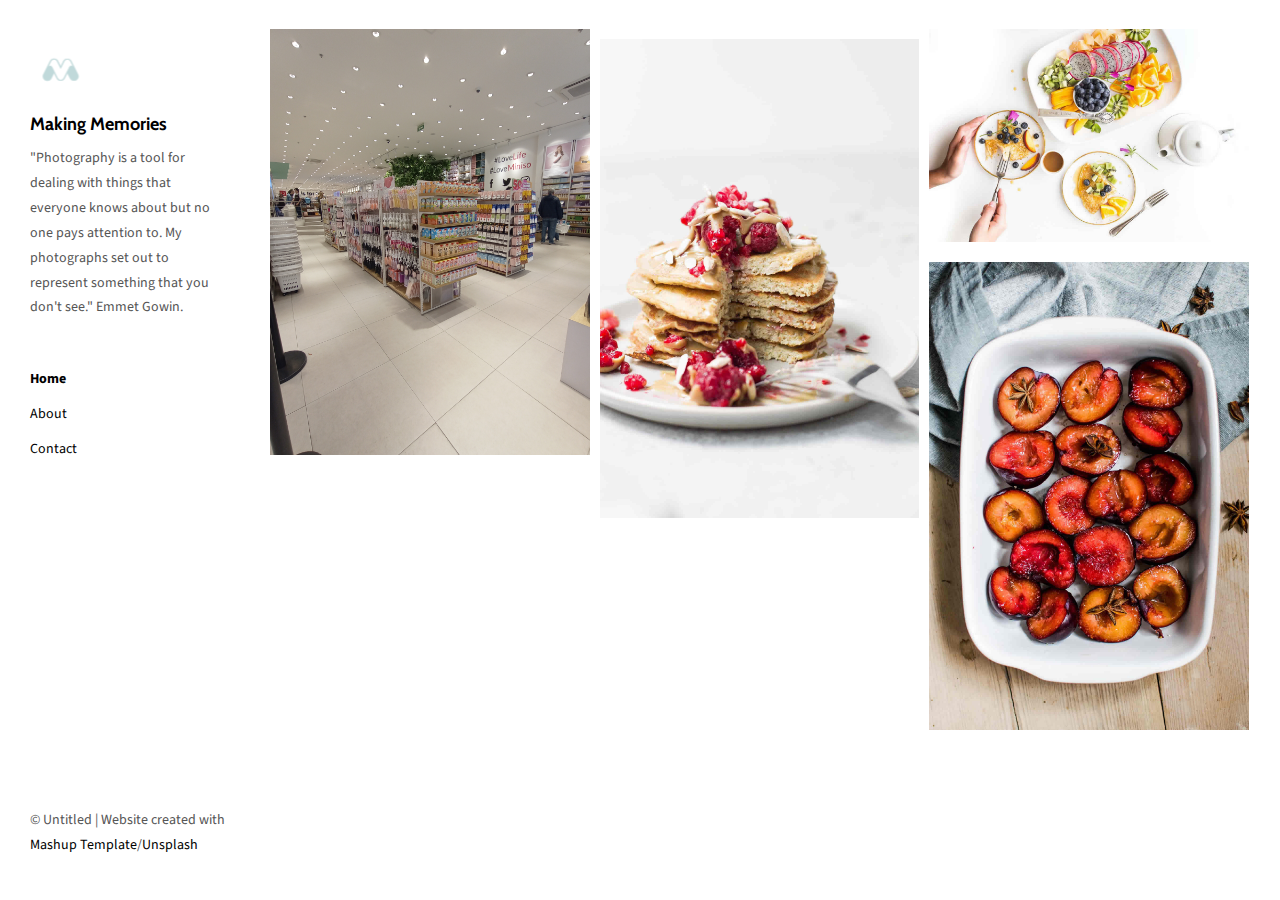
==== commit 98356383: "Update index.html" ====
--- a/index.html
+++ b/index.html
@@ -122,7 +122,7 @@
     </div>
     
     <div class="grid-item">
-      <img class="img-responsive" alt="" src="./assets/images/img-07.jpg">
+      <img class="img-responsive" alt="" src="./assets/images/img3.jpg">
       <a href="./project.html" class="project-description">
         <div class="project-text-holder">
           <div class="project-text-inner">
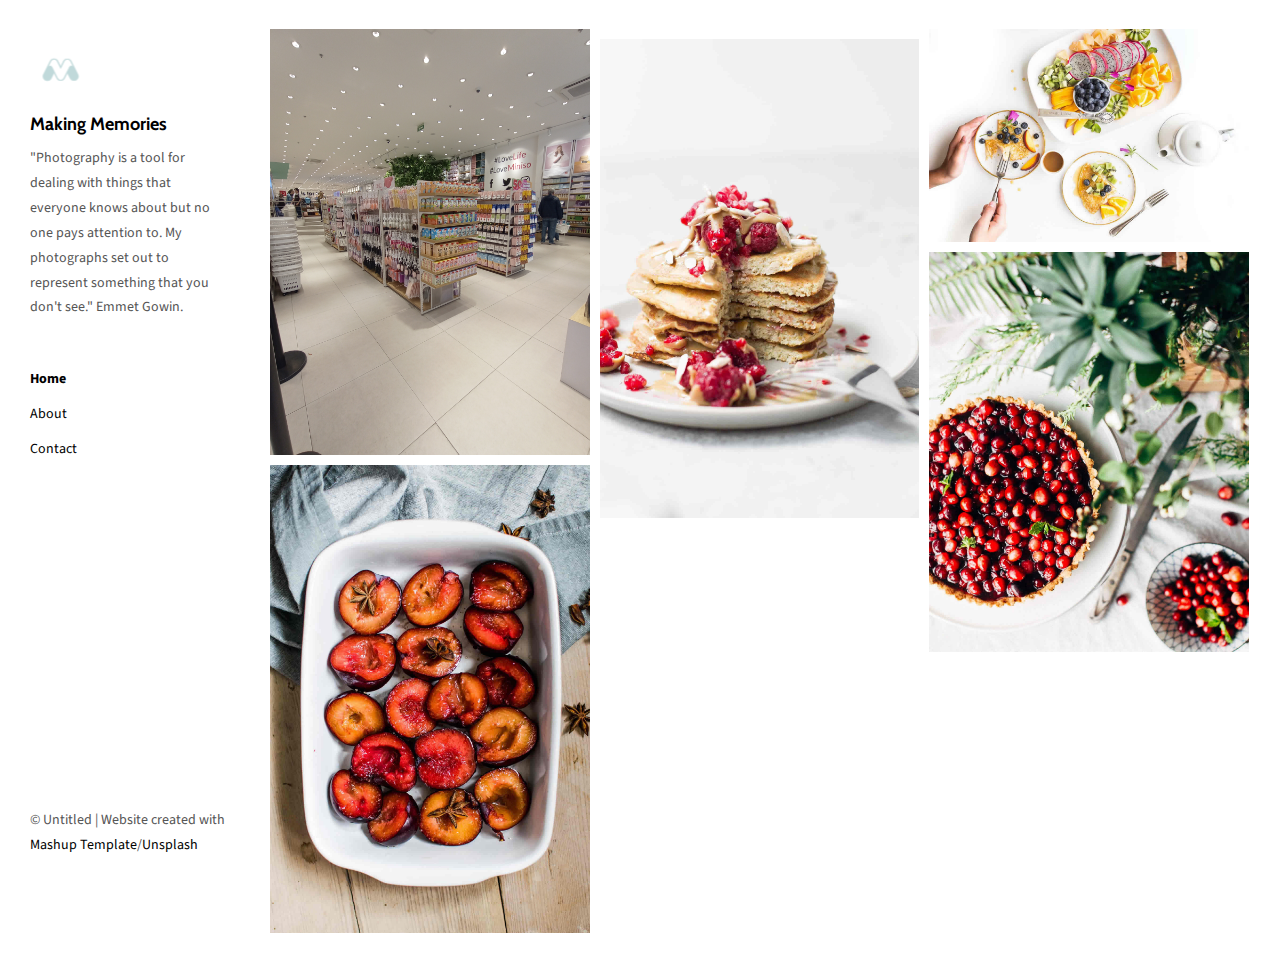
==== commit 88f352ae: "Update index.html" ====
--- a/index.html
+++ b/index.html
@@ -122,7 +122,7 @@
     </div>
     
     <div class="grid-item">
-      <img class="img-responsive" alt="" src="./assets/images/img3.jpg">
+      <img class="img-responsive" alt="" src="./assets/images/img-07.jpg">
       <a href="./project.html" class="project-description">
         <div class="project-text-holder">
           <div class="project-text-inner">
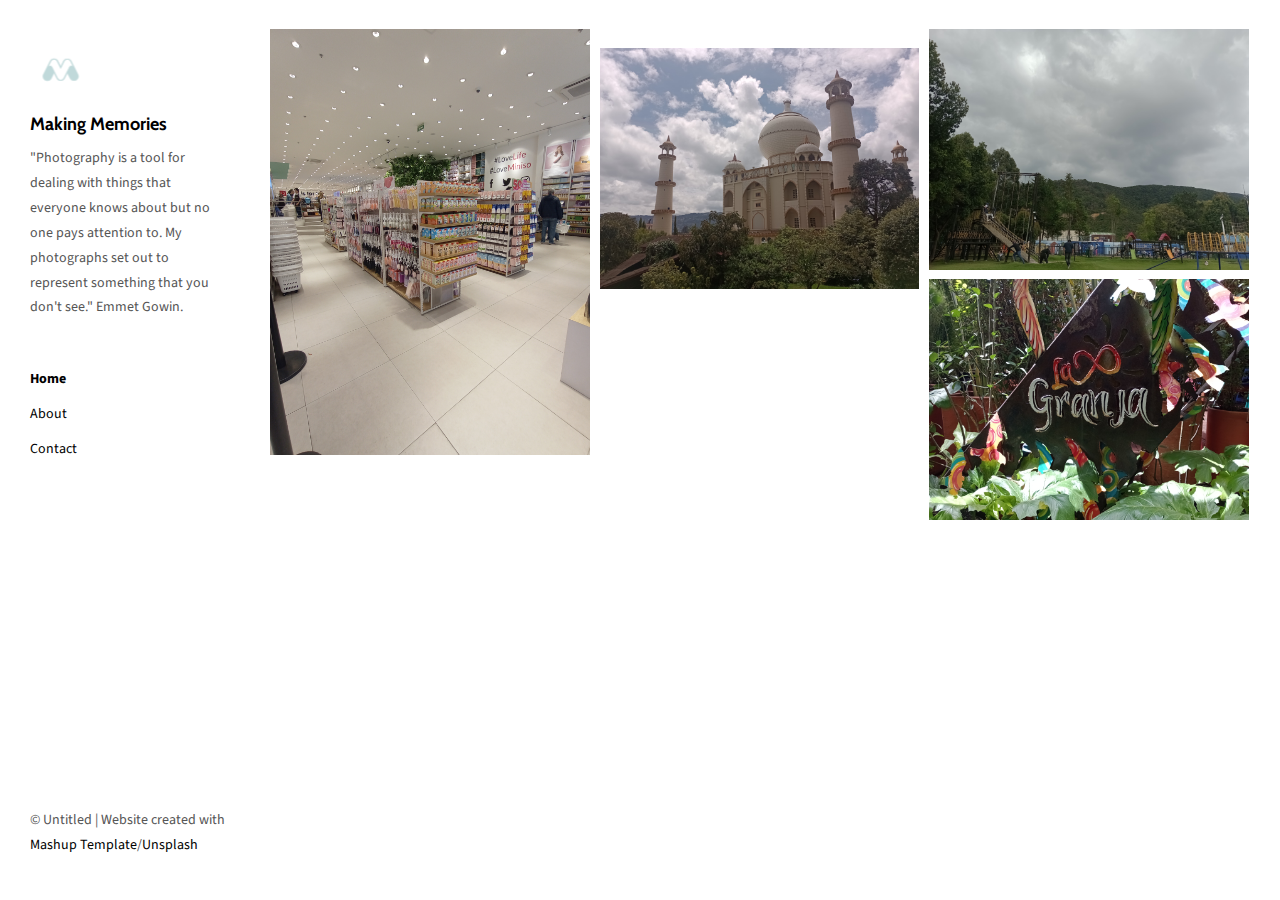
==== commit 9616937a: "Add files via upload" ====
--- a/index.html
+++ b/index.html
@@ -12,7 +12,7 @@
   <!-- Disable tap highlight on IE -->
   <meta name="msapplication-tap-highlight" content="no">
   
-  <link href="./assets/apple-icon-180x180.png" rel="apple-touch-icon">
+  <link href="./assets/Icon-180x180.png" rel="apple-touch-icon">
   <link href="./assets/favicon.ico" rel="icon">
 
 
@@ -99,47 +99,47 @@
     </div>
 
     <div class="grid-item">
-      <img class="img-responsive" alt="" src="./assets/images/img-13.jpg">
+      <img class="img-responsive" alt="" src="./assets/images/thirdimg.jpg">
       <a href="./project.html" class="project-description">
         <div class="project-text-holder">
           <div class="project-text-inner">
-            <h3>Vivamus vestibulum</h3>
-            <p>Discover more</p>
+              <h3>Multiparque: Amusement Park</h3>
+              <p>Autopista Nte. #224-60, Usaquén, Bogotá, Cundinamarca</p>
           </div>
         </div>
       </a>
     </div>
     <div class="grid-item">
-      <img class="img-responsive" alt="" src="./assets/images/img-04.jpg">
+      <img class="img-responsive" alt="" src="./assets/images/fourthimg.jpg">
       <a href="./project.html" class="project-description">
         <div class="project-text-holder">
           <div class="project-text-inner">
-            <h3>Vivamus vestibulum</h3>
-            <p>Discover more</p>
+              <h3>Macadamia Bosque Aventura</h3>
+              <p>Cl.8 #2-19, La Mesa, Cundinamarca</p>
           </div>
         </div>
       </a>
     </div>
     
     <div class="grid-item">
-      <img class="img-responsive" alt="" src="./assets/images/img-07.jpg">
+      <img class="img-responsive" alt="" src="./assets/images/fifthimg.jpg">
       <a href="./project.html" class="project-description">
         <div class="project-text-holder">
           <div class="project-text-inner">
-            <h3>Vivamus vestibulum</h3>
-            <p>Discover more</p>
+            <h3>Parque Jaime Duque</h3>
+            <p>Zipaquira-Briceno #55C, Zipaquirá, Tocancipá, Cundinamarca</p>
           </div>
         </div>
       </a>
     </div>
 
     <div class="grid-item">
-      <img class="img-responsive" alt="" src="./assets/images/img-11.jpg">
+      <img class="img-responsive" alt="" src="./assets/images/sixthimg.jpg">
       <a href="./project.html" class="project-description">
         <div class="project-text-holder">
           <div class="project-text-inner">
-            <h3>Vivamus vestibulum</h3>
-            <p>Discover more</p>
+              <h3>La Granja Tenjo</h3>
+              <p>Km 12.0 Vía Siberia Tenjo, La Isla, Cundinamarca</p>
           </div>
         </div>
       </a>
